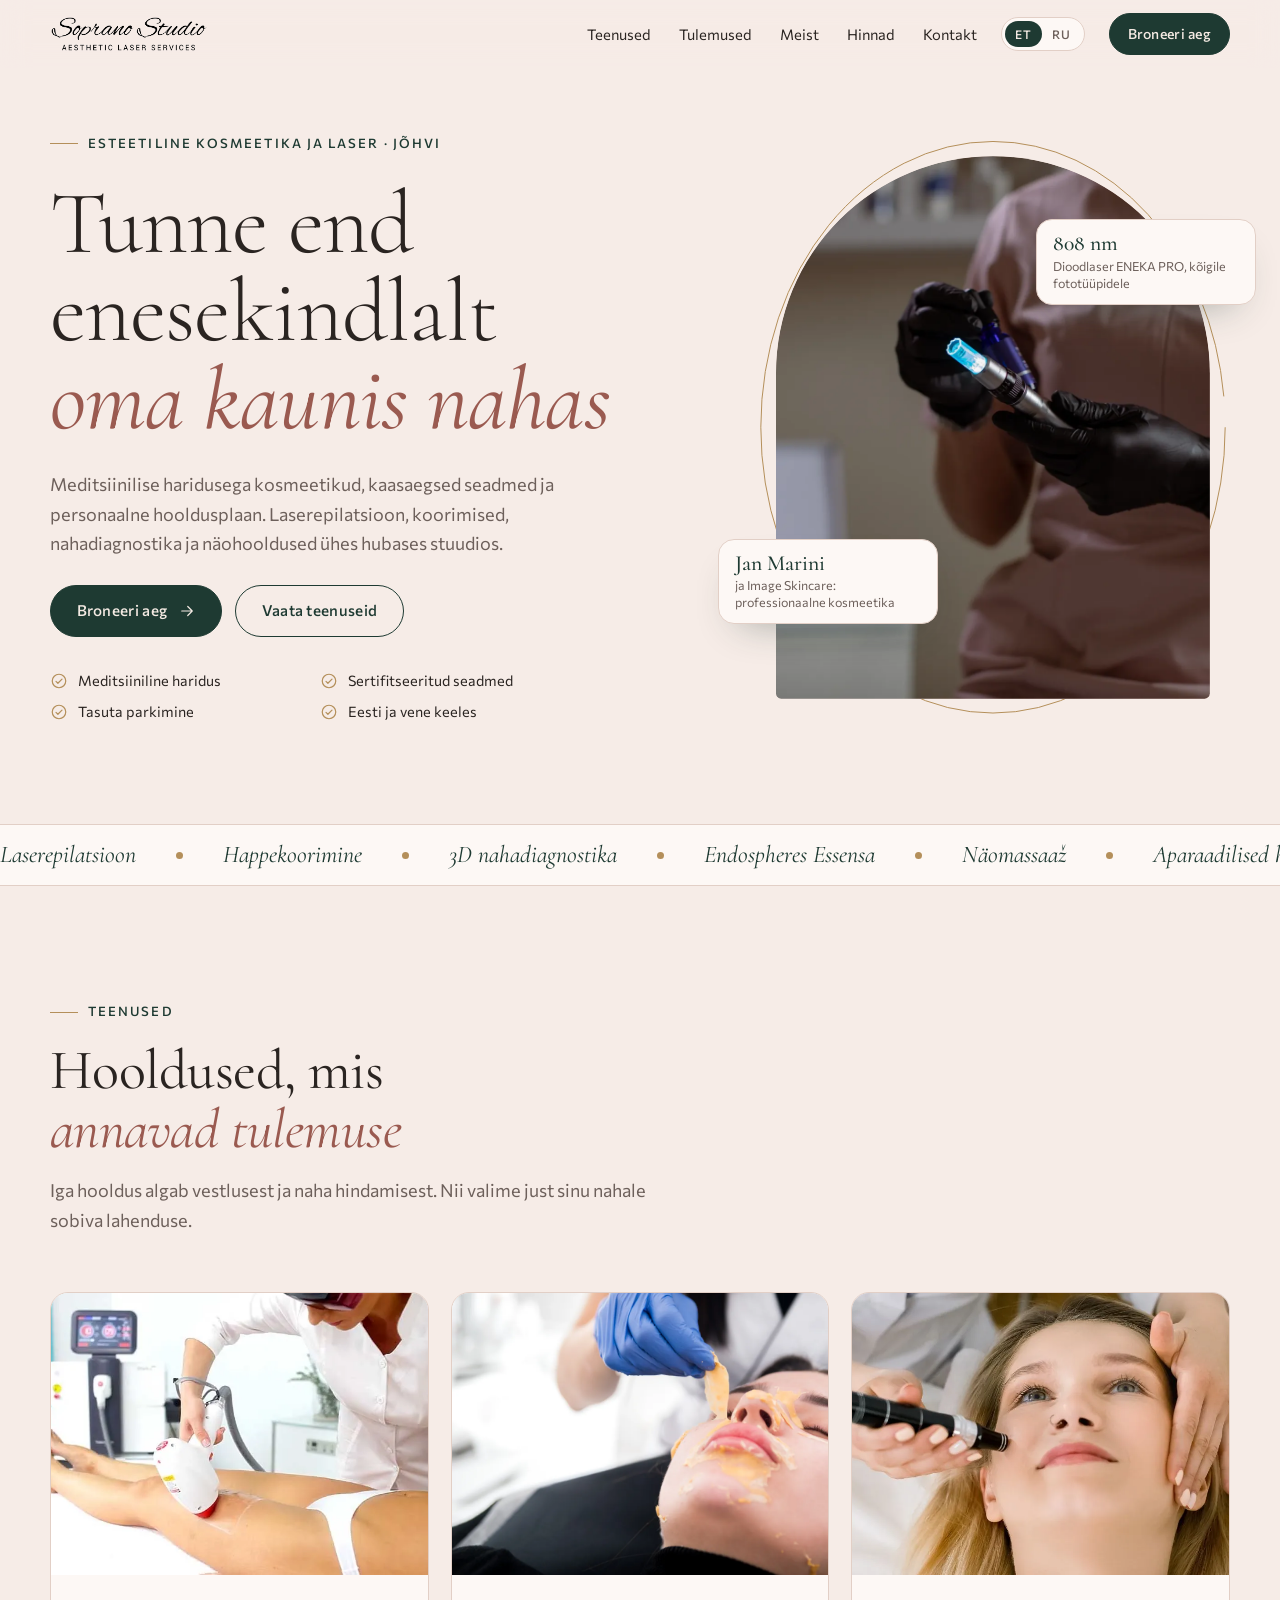
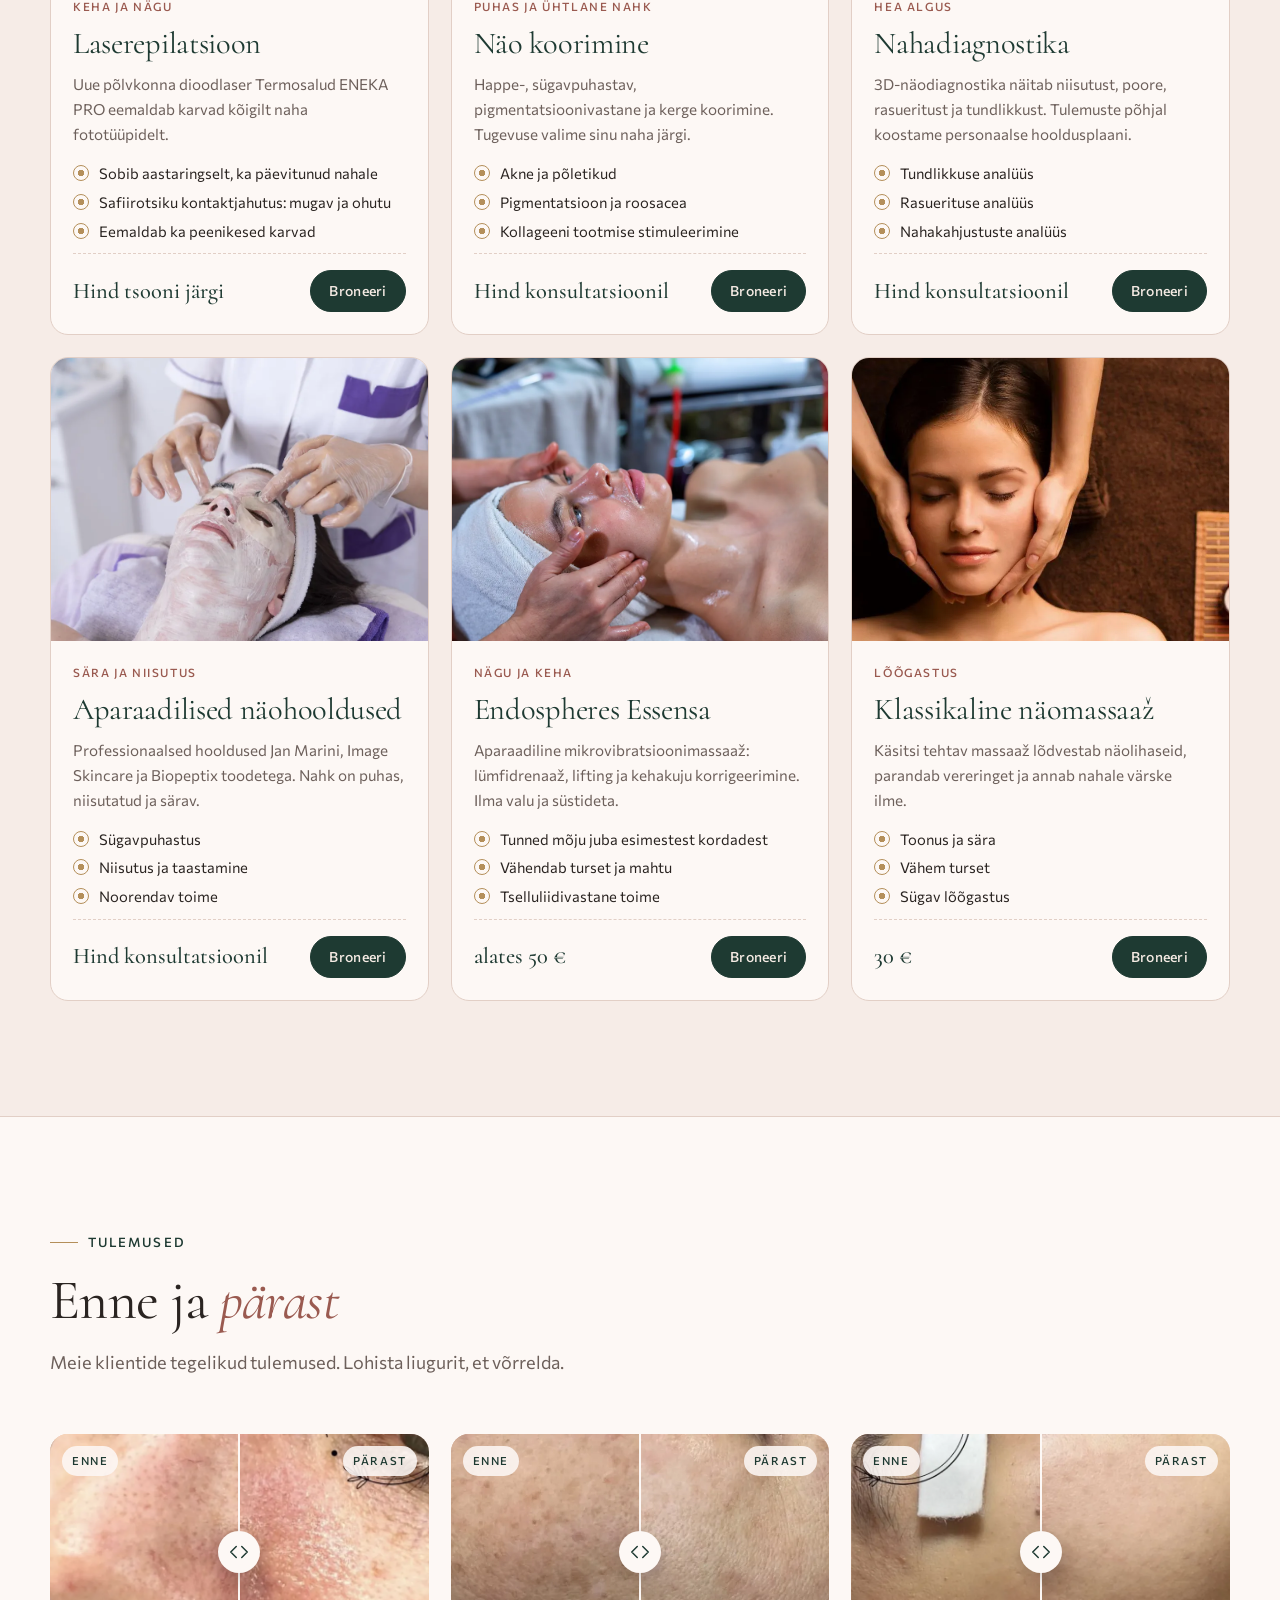
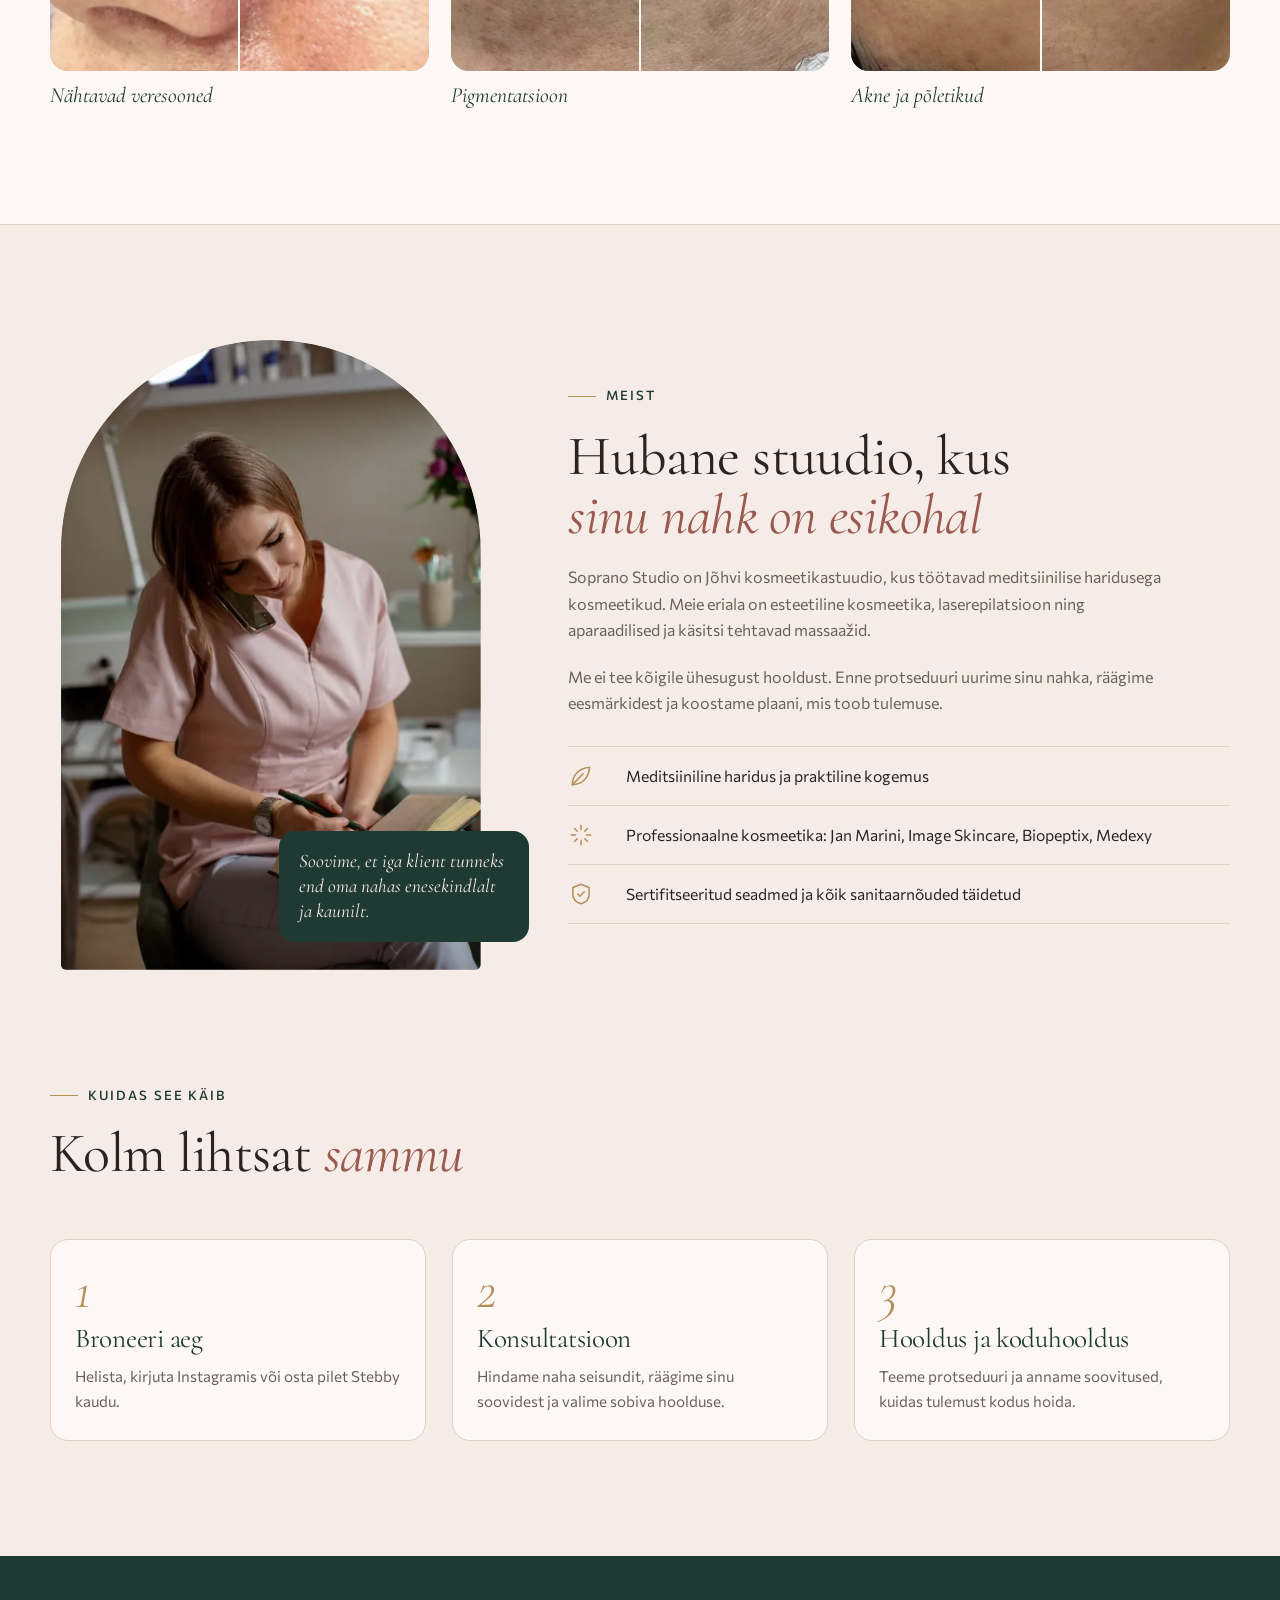
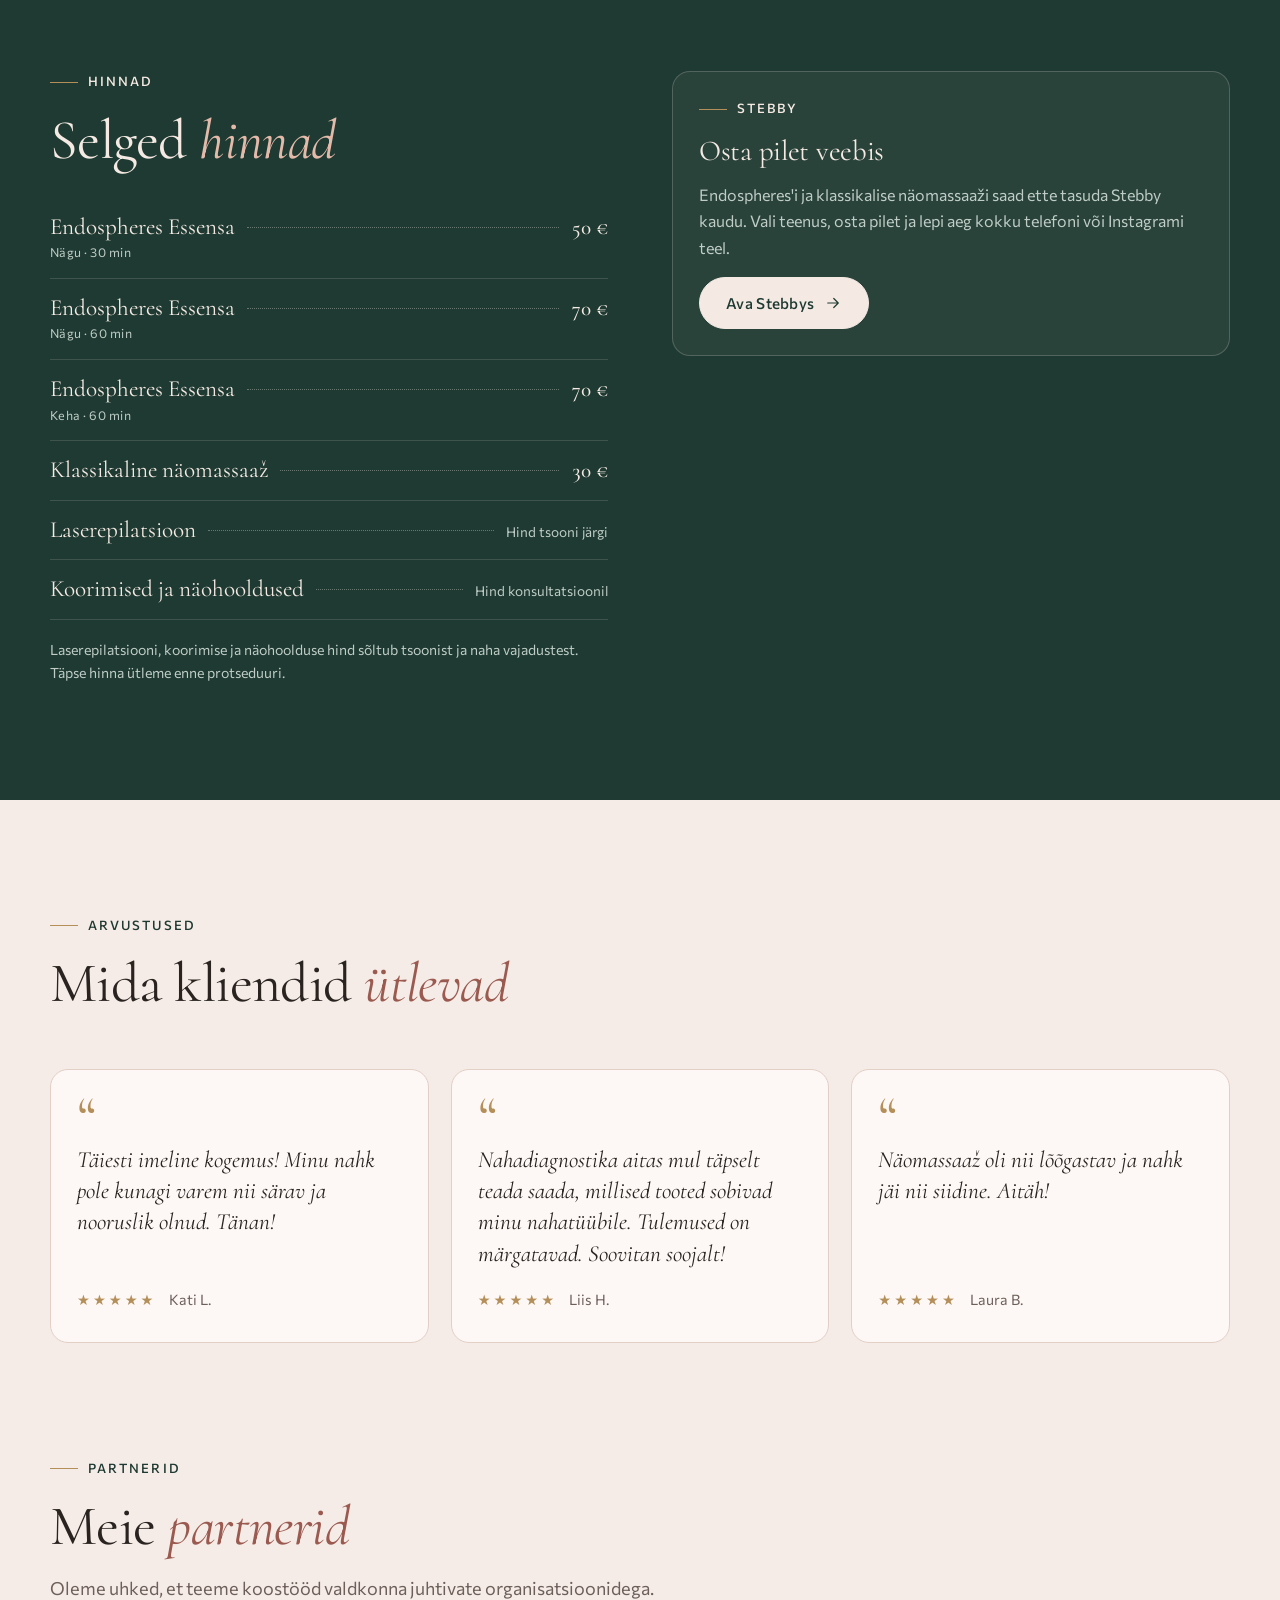
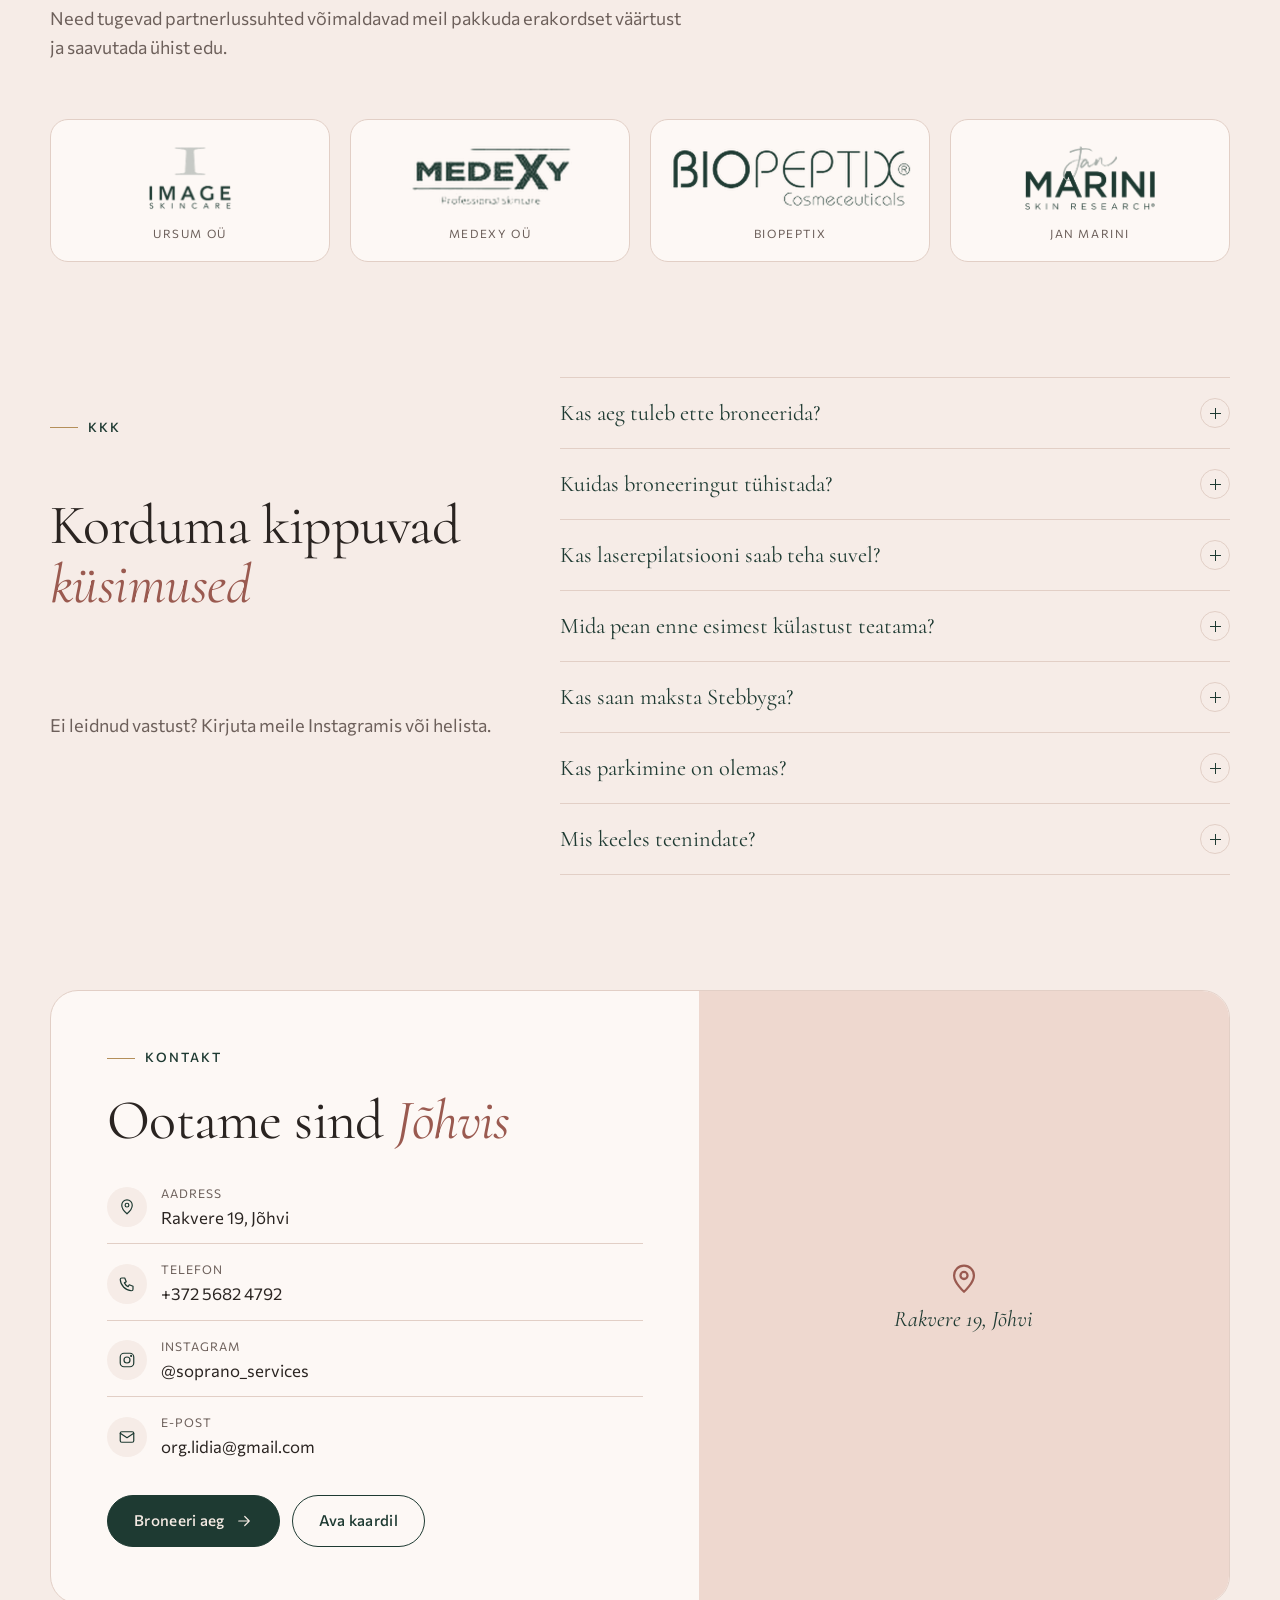
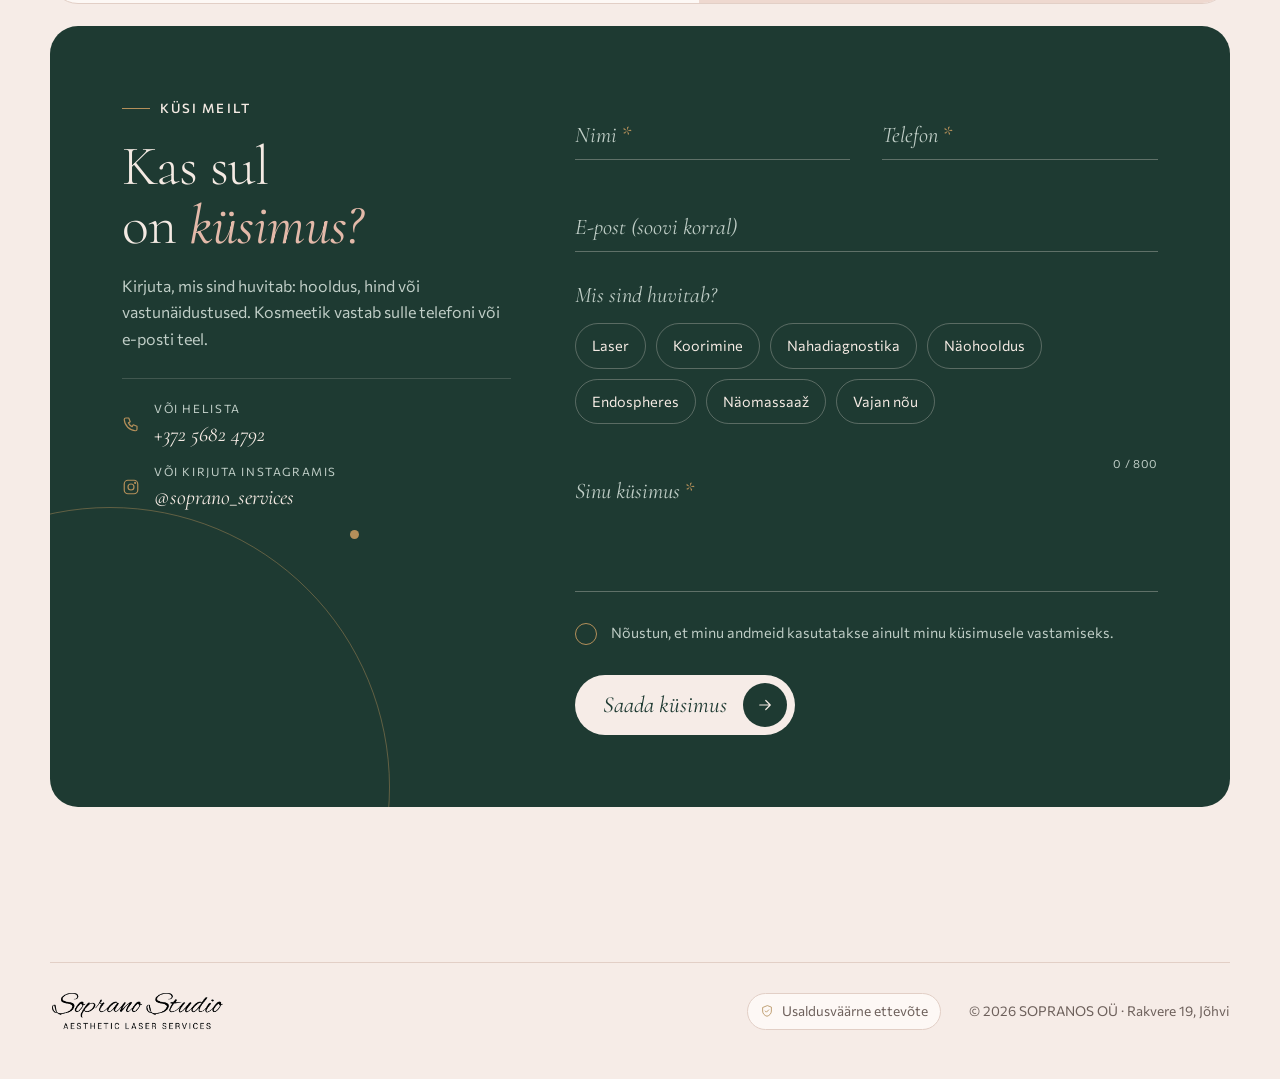
==== index.html @ 5f51c258 "Add partners section URSUM OÜ (Image Skincare), MEDEXY OÜ, Biopeptix and Jan Marini, as on the previ" ====
<!doctype html>
<html lang="et">
<head>
<meta charset="utf-8">
<meta name="viewport" content="width=device-width, initial-scale=1, viewport-fit=cover">
<title>Soprano Studio Jõhvi</title>
<meta name="description" content="Soprano Studio Jõhvis: laserepilatsioon, näo koorimine, nahadiagnostika, Endospheres ja näohooldused. Meditsiinilise haridusega kosmeetikud. Rakvere 19, Jõhvi.">
<meta property="og:title" content="Soprano Studio — kosmeetika ja laser Jõhvis">
<meta property="og:description" content="Laserepilatsioon, koorimised, nahadiagnostika ja näohooldused. Broneeri aeg: +372 5682 4792.">
<meta property="og:image" content="img/hero.webp">
<meta name="theme-color" content="#1E3A32">
<link rel="icon" href="img/favicon.png">
<link rel="preconnect" href="https://fonts.googleapis.com">
<link rel="preconnect" href="https://fonts.gstatic.com" crossorigin>
<link rel="stylesheet" href="https://fonts.googleapis.com/css2?family=Cormorant:ital,wght@0,300;0,400;0,500;1,300;1,400;1,500&family=Commissioner:wght@300;400;500;600&display=swap">
<style>
/* Layout: arches and the gold ring from the studio's own logo, on blush paper, with one deep-forest band for prices. */
:root {
  --blush: #F6ECE7;
  --paper: #FDF8F5;
  --petal: #EED8CF;
  --forest: #1E3A32;
  --forest-soft: #2C4F45;
  --gold: #B48F5A;
  --rose: #9A5A50;
  --ink: #2A2421;
  --muted: #6D605B;
  --line: #E2CFC6;
  --on-forest: #F4EAE3;
  --on-forest-muted: #BFCDC6;

  --font-display: "Cormorant", "Cormorant Garamond", Georgia, "Times New Roman", serif;
  --font-body: "Commissioner", "Segoe UI", system-ui, -apple-system, sans-serif;

  --step--1: 0.8125rem;
  --step-0: 1rem;
  --step-1: 1.125rem;
  --step-2: clamp(1.5rem, 1.2rem + 1.2vw, 2rem);
  --step-3: clamp(2.25rem, 1.6rem + 2.8vw, 3.5rem);
  --step-4: clamp(2.75rem, 1.6rem + 5.2vw, 5.6rem);

  --gutter: 16px;
  --radius: 18px;
  --header-h: 60px;
  color-scheme: light;
}
@media (min-width: 720px) { :root { --gutter: 32px; --header-h: 68px; } }

*, *::before, *::after { box-sizing: border-box; }
html { scroll-behavior: smooth; scroll-padding-top: calc(var(--header-h) + 12px); -webkit-text-size-adjust: 100%; }
body {
  margin: 0;
  background: var(--blush);
  color: var(--ink);
  font-family: var(--font-body);
  font-size: var(--step-0);
  font-weight: 400;
  line-height: 1.65;
  -webkit-font-smoothing: antialiased;
  overflow-x: hidden;
}
img { max-width: 100%; display: block; }
a { color: inherit; }
h1, h2, h3 { font-family: var(--font-display); font-weight: 400; line-height: 1.05; margin: 0; text-wrap: balance; letter-spacing: -0.01em; }
h1 em, h2 em { font-style: italic; color: var(--rose); font-weight: 400; }
p { margin: 0; }
:focus-visible { outline: 2px solid var(--rose); outline-offset: 3px; border-radius: 6px; }

.wrap { width: min(1180px, 100% - 2 * var(--gutter)); margin-inline: auto; }
.eyebrow {
  font-size: var(--step--1); font-weight: 500; letter-spacing: 0.16em; text-transform: uppercase;
  color: var(--forest); display: inline-flex; align-items: center; gap: 10px;
}
.eyebrow::before { content: ""; width: 28px; height: 1px; background: var(--gold); }
.section { padding-block: clamp(64px, 9vw, 120px); }
.section-head { display: grid; gap: 18px; max-width: 640px; margin-bottom: clamp(36px, 5vw, 56px); }
.section-head h2 { font-size: var(--step-3); }
.section-head p { color: var(--muted); font-size: var(--step-1); max-width: 56ch; }

/* Buttons */
.btn {
  --bg: var(--forest); --fg: var(--on-forest);
  display: inline-flex; align-items: center; justify-content: center; gap: 10px;
  min-height: 52px; padding: 0 26px; border-radius: 999px; border: 1px solid var(--bg);
  background: var(--bg); color: var(--fg); font: 500 0.95rem/1 var(--font-body); letter-spacing: 0.02em;
  text-decoration: none; cursor: pointer; transition: transform .2s ease, background .2s ease, color .2s ease, border-color .2s ease;
}
.btn:hover { --bg: var(--forest-soft); transform: translateY(-1px); }
.btn svg { width: 18px; height: 18px; flex: none; }
.btn-ghost { --bg: transparent; --fg: var(--forest); border-color: var(--forest); }
.btn-ghost:hover { --bg: var(--forest); --fg: var(--on-forest); }
.btn-small { min-height: 42px; padding: 0 18px; font-size: 0.875rem; }

/* Header */
/* Frosted glass lives on a pseudo-element, so the mobile menu inside the header can blur the page too */
.header {
  position: sticky; top: env(safe-area-inset-top, 0px); z-index: 40;
  border-bottom: 1px solid transparent; transition: border-color .3s ease;
}
.header::before, .mobile-nav {
  background: color-mix(in srgb, var(--blush) 86%, transparent);
  backdrop-filter: saturate(1.4) blur(14px); -webkit-backdrop-filter: saturate(1.4) blur(14px);
}
.header::before { content: ""; position: absolute; inset: 0; z-index: -1; }
.header.scrolled { border-bottom-color: var(--line); }
.header-row { height: var(--header-h); display: flex; align-items: center; gap: 12px; }
@media (min-width: 720px) { .header-row { gap: 24px; } }
.brand { display: flex; align-items: center; text-decoration: none; margin-right: auto; flex: none; }
.logo { height: 28px; width: auto; aspect-ratio: 583 / 133; }
@media (min-width: 720px) { .logo { height: 36px; } }
.nav { display: none; gap: 28px; }
.nav a { text-decoration: none; font-size: 0.92rem; color: var(--ink); position: relative; padding-block: 6px; }
.nav a::after { content: ""; position: absolute; left: 0; right: 0; bottom: 0; height: 1px; background: var(--gold); transform: scaleX(0); transition: transform .25s ease; transform-origin: left; }
.nav a:hover::after { transform: scaleX(1); }
.lang { flex: none; display: inline-flex; border: 1px solid var(--line); border-radius: 999px; padding: 3px; background: var(--paper); }
.lang button {
  border: 0; background: transparent; font: 500 0.75rem/1 var(--font-body); letter-spacing: 0.08em; color: var(--muted);
  padding: 7px 10px; border-radius: 999px; cursor: pointer;
}
.lang button[aria-pressed="true"] { background: var(--forest); color: var(--on-forest); }
.header .btn { display: none; }
.menu-btn { flex: none; display: inline-grid; place-items: center; width: 40px; height: 40px; border-radius: 50%; border: 1px solid var(--line); background: var(--paper); color: var(--forest); cursor: pointer; }
.menu-btn svg { width: 20px; height: 20px; }
.menu-btn .i-close, .menu-btn[aria-expanded="true"] .i-menu { display: none; }
.menu-btn[aria-expanded="true"] .i-close { display: block; }
/* Mobile menu drops over the page from under the header, so the page content never shifts */
.mobile-nav {
  position: absolute; top: 100%; left: 0; right: 0; width: auto; margin: 0; z-index: 1;
  display: grid; gap: 2px; padding: 10px var(--gutter) 22px; max-height: calc(100vh - var(--header-h)); overflow-y: auto;
  border-top: 1px solid var(--line); border-radius: 0 0 24px 24px;
  box-shadow: 0 24px 40px -24px rgba(30, 58, 50, .4);
}
.mobile-nav[hidden] { display: none; }
.mobile-nav a { text-decoration: none; font: 400 1.6rem/1.2 var(--font-display); padding: 11px 0; color: var(--forest); border-bottom: 1px solid var(--line); }
.mobile-nav a:last-child { border-bottom: 0; }
@media (prefers-reduced-motion: no-preference) {
  .mobile-nav:not([hidden]) { animation: drop .3s cubic-bezier(.2,.7,.2,1) both; }
}
@keyframes drop { from { opacity: 0; transform: translateY(-10px); } to { opacity: 1; transform: none; } }
@media (min-width: 980px) {
  .nav { display: flex; }
  .header .btn { display: inline-flex; }
  .menu-btn, .mobile-nav { display: none !important; }
}

/* Hero */
.hero { padding-block: clamp(28px, 5vw, 72px) clamp(56px, 8vw, 104px); }
.hero-grid { display: grid; gap: clamp(36px, 5vw, 64px); align-items: center; }
.hero-copy { display: grid; gap: 26px; min-width: 0; }
.hero h1 { font-size: var(--step-4); font-weight: 300; line-height: 0.98; }
.hero h1 em { display: block; }
.hero-lead { font-size: var(--step-1); color: var(--muted); max-width: 46ch; }
.hero-actions { display: flex; flex-wrap: wrap; gap: 12px; }
.trust { list-style: none; padding: 0; margin: 8px 0 0; display: grid; grid-template-columns: repeat(2, minmax(0, 1fr)); gap: 12px 20px; max-width: 520px; }
.trust li { display: flex; gap: 10px; align-items: flex-start; font-size: 0.9rem; color: var(--ink); line-height: 1.35; }
.trust svg { width: 18px; height: 18px; color: var(--gold); flex: none; margin-top: 1px; }

.hero-visual { position: relative; justify-self: center; width: min(100%, 470px); padding: 18px; }
.ring { position: absolute; inset: 0; width: 100%; height: 100%; color: var(--gold); pointer-events: none; overflow: visible; }
.arch { position: relative; aspect-ratio: 4 / 5; border-radius: 999px 999px 24px 24px; overflow: hidden; background: var(--petal); }
.arch img { width: 100%; height: 100%; object-fit: cover; object-position: 50% 30%; }
.float-chip {
  position: absolute; display: grid; gap: 2px; background: var(--paper); border: 1px solid var(--line);
  border-radius: 16px; padding: 12px 16px; box-shadow: 0 18px 40px -22px rgba(30, 58, 50, .45); max-width: 220px;
}
.float-chip strong { font: 500 1.35rem/1.1 var(--font-display); color: var(--forest); }
.float-chip span { font-size: 0.78rem; color: var(--muted); line-height: 1.35; }
.chip-a { left: -4px; bottom: 16%; }
.chip-b { right: -4px; top: 14%; }
@media (min-width: 900px) {
  .hero-grid { grid-template-columns: 1.15fr 0.85fr; }
  .chip-a { left: -40px; }
  .chip-b { right: -28px; }
}
@media (prefers-reduced-motion: no-preference) {
  .hero-copy > * { animation: rise .9s cubic-bezier(.2,.7,.2,1) both; }
  .hero-copy > *:nth-child(2) { animation-delay: .08s; }
  .hero-copy > *:nth-child(3) { animation-delay: .16s; }
  .hero-copy > *:nth-child(4) { animation-delay: .24s; }
  .hero-copy > *:nth-child(5) { animation-delay: .32s; }
  .arch { animation: unveil 1.2s cubic-bezier(.2,.7,.2,1) both; }
  .ring circle { stroke-dasharray: 1600; animation: draw 2.4s ease both .2s; }
  .float-chip { animation: rise 1s cubic-bezier(.2,.7,.2,1) both .5s; }
}
@keyframes rise { from { opacity: 0; transform: translateY(14px); } to { opacity: 1; transform: none; } }
@keyframes unveil { from { clip-path: inset(100% 0 0 0 round 999px 999px 24px 24px); } to { clip-path: inset(0 0 0 0 round 999px 999px 24px 24px); } }
@keyframes draw { from { stroke-dashoffset: 1600; } to { stroke-dashoffset: 0; } }

/* Marquee */
.marquee { border-block: 1px solid var(--line); background: var(--paper); overflow: hidden; }
.marquee-track { display: flex; width: max-content; gap: 40px; padding-block: 18px; }
.marquee-track span { font: italic 400 1.5rem/1 var(--font-display); color: var(--forest); white-space: nowrap; display: inline-flex; align-items: center; gap: 40px; }
.marquee-track span::after { content: ""; width: 7px; height: 7px; border-radius: 50%; background: var(--gold); }
@media (prefers-reduced-motion: no-preference) { .marquee-track { animation: slide 40s linear infinite; } }
@keyframes slide { to { transform: translateX(-50%); } }

/* Services */
.cards { display: grid; gap: 22px; grid-template-columns: 1fr; }
@media (min-width: 680px) { .cards { grid-template-columns: repeat(2, minmax(0, 1fr)); } }
@media (min-width: 1040px) { .cards { grid-template-columns: repeat(3, minmax(0, 1fr)); } }
.card {
  display: flex; flex-direction: column; background: var(--paper); border: 1px solid var(--line);
  border-radius: var(--radius); overflow: hidden; min-width: 0; transition: transform .3s ease, box-shadow .3s ease;
}
.card:hover { transform: translateY(-3px); box-shadow: 0 26px 50px -34px rgba(30, 58, 50, .5); }
.card-media { aspect-ratio: 4 / 3; overflow: hidden; background: var(--petal); }
.card-media img { width: 100%; height: 100%; object-fit: cover; transition: transform .8s ease; }
.card:hover .card-media img { transform: scale(1.04); }
.card-body { display: flex; flex-direction: column; gap: 12px; padding: 22px 22px 22px; flex: 1; }
.tag { font-size: 0.72rem; letter-spacing: 0.14em; text-transform: uppercase; color: var(--rose); font-weight: 500; }
.card h3 { font-size: 1.9rem; color: var(--forest); }
.card p { color: var(--muted); font-size: 0.95rem; }
.ticks { list-style: none; margin: 4px 0 0; padding: 0; display: grid; gap: 8px; }
.ticks li { display: flex; gap: 10px; font-size: 0.92rem; line-height: 1.4; }
.ticks li::before { content: ""; flex: none; width: 16px; height: 16px; margin-top: 2px; border-radius: 50%; border: 1px solid var(--gold);
  background: radial-gradient(circle, var(--gold) 0 3px, transparent 3.5px); }
.card-foot { margin-top: auto; padding-top: 16px; border-top: 1px dashed var(--line); display: flex; align-items: center; justify-content: space-between; gap: 12px; flex-wrap: wrap; }
.price { font: 500 1.4rem/1.1 var(--font-display); color: var(--forest); }
.price small { display: block; font: 400 0.72rem/1.3 var(--font-body); color: var(--muted); letter-spacing: 0.04em; }

/* Before / after */
.results { background: var(--paper); border-block: 1px solid var(--line); }
.ba-grid { display: grid; gap: 22px; grid-template-columns: 1fr; }
@media (min-width: 860px) { .ba-grid { grid-template-columns: repeat(3, minmax(0, 1fr)); } }
.ba { display: grid; gap: 12px; margin: 0; min-width: 0; }
.ba-frame { --pos: 50%; position: relative; aspect-ratio: 16 / 10; border-radius: var(--radius); overflow: hidden; background: var(--petal); user-select: none; touch-action: pan-y; }
.ba-frame img { position: absolute; inset: 0; width: 100%; height: 100%; object-fit: cover; pointer-events: none; }
.ba-frame .before { clip-path: inset(0 calc(100% - var(--pos)) 0 0); }
.ba-handle { position: absolute; top: 0; bottom: 0; left: var(--pos); width: 2px; background: var(--paper); transform: translateX(-1px); pointer-events: none; }
.ba-handle::after {
  content: ""; position: absolute; top: 50%; left: 50%; width: 42px; height: 42px; transform: translate(-50%, -50%);
  border-radius: 50%; background: var(--paper); box-shadow: 0 6px 18px rgba(0,0,0,.18);
  background-image: url("data:image/svg+xml,%3Csvg xmlns='http://www.w3.org/2000/svg' viewBox='0 0 24 24' fill='none' stroke='%231E3A32' stroke-width='1.6' stroke-linecap='round' stroke-linejoin='round'%3E%3Cpath d='M9 6l-6 6 6 6M15 6l6 6-6 6'/%3E%3C/svg%3E");
  background-size: 22px; background-repeat: no-repeat; background-position: center;
}
.ba-frame input { position: absolute; inset: 0; width: 100%; height: 100%; opacity: 0; cursor: ew-resize; margin: 0; }
.ba-frame:has(input:focus-visible) { outline: 2px solid var(--rose); outline-offset: 3px; }
.ba-label { position: absolute; top: 12px; font-size: 0.7rem; letter-spacing: 0.14em; text-transform: uppercase; font-weight: 500;
  padding: 6px 10px; border-radius: 999px; background: color-mix(in srgb, var(--paper) 88%, transparent); color: var(--forest); pointer-events: none; }
.ba-label.l { left: 12px; } .ba-label.r { right: 12px; }
.ba figcaption { font: italic 400 1.35rem/1.2 var(--font-display); color: var(--forest); }

/* About */
.about-grid { display: grid; gap: clamp(36px, 6vw, 80px); align-items: center; }
@media (min-width: 900px) { .about-grid { grid-template-columns: 0.8fr 1.2fr; } }
.about-visual { position: relative; width: min(100%, 420px); justify-self: center; }
.about-visual .arch { aspect-ratio: 2 / 3; }
.about-quote {
  position: absolute; right: -8px; bottom: 28px; max-width: 250px; background: var(--forest); color: var(--on-forest);
  padding: 18px 20px; border-radius: 16px; font: italic 400 1.2rem/1.3 var(--font-display);
}
@media (min-width: 900px) { .about-quote { right: -48px; } }
.about-copy { display: grid; gap: 20px; min-width: 0; }
.about-copy h2 { font-size: var(--step-3); }
.about-copy p { color: var(--muted); max-width: 60ch; }
.values { list-style: none; padding: 0; margin: 10px 0 0; display: grid; gap: 0; border-top: 1px solid var(--line); }
.values li { display: grid; grid-template-columns: 44px 1fr; gap: 14px; align-items: center; padding: 16px 0; border-bottom: 1px solid var(--line); font-size: 0.98rem; }
.values svg { width: 26px; height: 26px; color: var(--gold); }

/* Steps */
.steps { list-style: none; padding: 0; margin: 0; display: grid; gap: 18px; counter-reset: step; }
@media (min-width: 820px) { .steps { grid-template-columns: repeat(3, minmax(0, 1fr)); gap: 26px; } }
.steps li { counter-increment: step; display: grid; gap: 10px; padding: 26px 24px; border-radius: var(--radius); border: 1px solid var(--line); background: var(--paper); align-content: start; }
.steps li::before { content: counter(step); font: italic 300 3.4rem/0.9 var(--font-display); color: var(--gold); }
.steps h3 { font-size: 1.7rem; color: var(--forest); }
.steps p { color: var(--muted); font-size: 0.95rem; }

/* Prices band */
.prices { background: var(--forest); color: var(--on-forest); }
.prices .eyebrow { color: var(--on-forest); }
.prices .section-head p { color: var(--on-forest-muted); }
.prices h2 em { color: #E3B9A9; }
.price-grid { display: grid; gap: clamp(36px, 5vw, 64px); align-items: start; }
@media (min-width: 920px) { .price-grid { grid-template-columns: 1fr 1fr; } }
.price-list { list-style: none; margin: 0; padding: 0; display: grid; }
.price-list li { display: grid; grid-template-columns: minmax(0, auto) 1fr auto; align-items: baseline; gap: 12px; padding: 16px 0; border-bottom: 1px solid rgba(244, 234, 227, .14); }
.price-list .name { font: 400 1.45rem/1.15 var(--font-display); min-width: 0; }
.price-list .name small { display: block; font: 400 0.78rem/1.4 var(--font-body); color: var(--on-forest-muted); letter-spacing: 0.04em; margin-top: 4px; }
.price-list .dots { border-bottom: 1px dotted rgba(244, 234, 227, .35); transform: translateY(-6px); }
.price-list .val { font: 500 1.3rem/1 var(--font-display); white-space: nowrap; font-variant-numeric: tabular-nums; }
.price-list .val.soft { font: 400 0.85rem/1.3 var(--font-body); color: var(--on-forest-muted); }
.stebby { display: grid; gap: 16px; padding: 26px; border-radius: var(--radius); border: 1px solid rgba(244, 234, 227, .2); background: rgba(244, 234, 227, .05); }
.stebby h3 { font-size: 1.8rem; }
.stebby p { color: var(--on-forest-muted); }
.stebby .btn { --bg: var(--on-forest); --fg: var(--forest); justify-self: start; }
.stebby .btn:hover { --bg: #fff; }
.price-note { font-size: 0.88rem; color: var(--on-forest-muted); margin-top: 18px; max-width: 60ch; }

/* Reviews */
.reviews { display: grid; gap: 22px; grid-template-columns: 1fr; }
@media (min-width: 860px) { .reviews { grid-template-columns: repeat(3, minmax(0, 1fr)); } }
.review { margin: 0; display: grid; gap: 18px; align-content: space-between; padding: 30px 26px; border-radius: var(--radius); background: var(--paper); border: 1px solid var(--line); }
.review blockquote { margin: 0; font: italic 400 1.45rem/1.35 var(--font-display); color: var(--ink); }
.review blockquote::before { content: "“"; display: block; font: 400 3.6rem/0.6 var(--font-display); color: var(--gold); margin-bottom: 10px; }
.review figcaption { display: flex; align-items: center; gap: 12px; font-size: 0.9rem; color: var(--muted); }
.stars { color: var(--gold); letter-spacing: 3px; font-size: 0.9rem; }

/* Partners: one row of brand marks recoloured in forest ink */
.partners-grid { display: grid; grid-template-columns: repeat(2, minmax(0, 1fr)); gap: 14px; }
@media (min-width: 860px) { .partners-grid { grid-template-columns: repeat(4, minmax(0, 1fr)); gap: 20px; } }
.partner {
  display: grid; grid-template-rows: 1fr auto; gap: 14px; justify-items: center; align-items: center; min-width: 0;
  padding: 26px 18px 18px; border-radius: var(--radius); border: 1px solid var(--line); background: var(--paper);
  text-decoration: none; color: var(--muted); transition: border-color .25s ease, transform .25s ease;
}
a.partner:hover { border-color: var(--gold); transform: translateY(-2px); }
.partner img { height: 64px; width: auto; max-width: 100%; object-fit: contain; }
.partner span { font-size: 0.72rem; letter-spacing: 0.14em; text-transform: uppercase; text-align: center; }

/* FAQ */
.faq-grid { display: grid; gap: clamp(28px, 5vw, 64px); }
@media (min-width: 920px) { .faq-grid { grid-template-columns: 0.8fr 1.2fr; } }
.faq { border-top: 1px solid var(--line); }
.faq details { border-bottom: 1px solid var(--line); }
.faq summary {
  list-style: none; cursor: pointer; display: flex; justify-content: space-between; align-items: center; gap: 18px;
  padding: 20px 0; font: 400 1.4rem/1.25 var(--font-display); color: var(--forest);
}
.faq summary::-webkit-details-marker { display: none; }
.faq summary::after { content: ""; flex: none; width: 30px; height: 30px; border-radius: 50%; border: 1px solid var(--line);
  background: linear-gradient(var(--forest), var(--forest)) center / 11px 1px no-repeat, linear-gradient(var(--forest), var(--forest)) center / 1px 11px no-repeat;
  transition: transform .25s ease; }
.faq details[open] summary::after { transform: rotate(45deg); }
.faq details p { padding: 0 44px 22px 0; color: var(--muted); }

/* Contact */
.contact-card { display: grid; gap: 0; border-radius: 28px; overflow: hidden; background: var(--paper); border: 1px solid var(--line); }
@media (min-width: 900px) { .contact-card { grid-template-columns: 1.1fr 0.9fr; } }
.contact-main { padding: clamp(28px, 5vw, 56px); display: grid; gap: 22px; align-content: start; min-width: 0; }
.contact-main h2 { font-size: var(--step-3); }
.contact-list { list-style: none; padding: 0; margin: 0; display: grid; gap: 4px; }
.contact-list li { display: grid; grid-template-columns: 40px minmax(0, 1fr); gap: 14px; align-items: center; padding: 12px 0; border-bottom: 1px solid var(--line); }
.contact-list li:last-child { border-bottom: 0; }
.contact-list .ic { width: 40px; height: 40px; border-radius: 50%; display: grid; place-items: center; background: var(--blush); color: var(--forest); }
.contact-list .ic svg { width: 18px; height: 18px; }
.contact-list small { display: block; font-size: 0.75rem; letter-spacing: 0.08em; text-transform: uppercase; color: var(--muted); }
.contact-list a, .contact-list span.v { text-decoration: none; font-size: 1.05rem; color: var(--ink); overflow-wrap: anywhere; }
.contact-list a:hover { color: var(--rose); }
.contact-actions { display: flex; flex-wrap: wrap; gap: 12px; }
.contact-map { position: relative; min-height: 360px; background: var(--petal); }
.contact-map iframe { position: absolute; inset: 0; width: 100%; height: 100%; border: 0; }
.map-fallback { position: absolute; inset: 0; display: grid; place-content: center; justify-items: center; gap: 10px; text-decoration: none; color: var(--forest); font: italic 400 1.4rem/1.2 var(--font-display); }
.map-fallback svg { width: 34px; height: 34px; color: var(--rose); }

/* Question form: hairline fields with floating serif labels and service chips, on the forest band */
.ask { position: relative; overflow: hidden; margin-top: 22px; display: grid; gap: clamp(32px, 5vw, 72px); padding: clamp(32px, 6vw, 72px) clamp(22px, 6vw, 72px); border-radius: 28px; background: var(--forest); color: var(--on-forest); isolation: isolate; }
.ask::before { content: ""; position: absolute; z-index: -1; width: 560px; height: 560px; left: -220px; bottom: -260px; border-radius: 50%; border: 1px solid rgba(180, 143, 90, .45); }
.ask::after { content: ""; position: absolute; z-index: -1; width: 9px; height: 9px; left: 300px; bottom: 268px; border-radius: 50%; background: var(--gold); }
.ask::before, .ask::after { display: none; }
@media (min-width: 900px) { .ask { grid-template-columns: 0.8fr 1.2fr; } .ask::before, .ask::after { display: block; } }
.ask-intro { display: grid; gap: 18px; align-content: start; min-width: 0; }
.ask-intro .eyebrow { color: var(--on-forest); }
.ask-intro h2 { font-size: var(--step-3); font-weight: 300; }
.ask-intro h2 em { color: #E3B9A9; }
.ask-intro p { color: var(--on-forest-muted); max-width: 40ch; }
.ask-alt { list-style: none; padding: 20px 0 0; margin: 8px 0 0; display: grid; gap: 14px; border-top: 1px solid rgba(244, 234, 227, .16); }
.ask-alt small { display: block; font-size: 0.72rem; letter-spacing: 0.14em; text-transform: uppercase; color: var(--on-forest-muted); margin-bottom: 4px; }
.ask-alt li { display: flex; gap: 14px; align-items: center; }
.ask-alt svg { width: 18px; height: 18px; color: var(--gold); flex: none; }
.ask-alt a { color: var(--on-forest); text-decoration: none; font: italic 400 1.35rem/1.2 var(--font-display); }
.ask-alt a:hover { color: #E3B9A9; }

.ask-form { display: grid; gap: 30px 32px; grid-template-columns: 1fr; min-width: 0; align-content: start; }
@media (min-width: 600px) { .ask-form { grid-template-columns: 1fr 1fr; } .ask-form .wide { grid-column: 1 / -1; } }
.field { position: relative; min-width: 0; padding-top: 18px; }
.field input, .field textarea {
  width: 100%; display: block; font: 400 1.05rem/1.5 var(--font-body); color: var(--on-forest); background: transparent;
  border: 0; border-bottom: 1px solid rgba(244, 234, 227, .3); border-radius: 0; padding: 8px 0 10px; outline: none;
}
.field textarea { resize: none; min-height: 112px; }
.field label {
  position: absolute; left: 0; top: 24px; pointer-events: none; transform-origin: left top; white-space: nowrap;
  font: italic 400 1.4rem/1.2 var(--font-display); color: var(--on-forest-muted); transition: transform .25s ease, color .25s ease;
}
.field input:focus + label, .field input:not(:placeholder-shown) + label,
.field textarea:focus + label, .field textarea:not(:placeholder-shown) + label { transform: translateY(-26px) scale(.72); color: #E3B9A9; }
.field .line { position: absolute; left: 0; right: 0; bottom: 0; height: 1px; background: var(--gold); transform: scaleX(0); transform-origin: left; transition: transform .35s ease; }
.field input:focus ~ .line, .field textarea:focus ~ .line { transform: scaleX(1); }
.field.invalid input, .field.invalid textarea { border-bottom-color: #E3B9A9; }
.field.invalid label { color: #E3B9A9; }
.req { color: var(--gold); font-style: normal; }
.count { position: absolute; right: 0; top: 0; font-size: 0.72rem; letter-spacing: .06em; color: var(--on-forest-muted); font-variant-numeric: tabular-nums; }

.chips-field { border: 0; padding: 0; margin: 0; min-width: 0; }
.chips-field legend { padding: 0; margin-bottom: 14px; font: italic 400 1.4rem/1.2 var(--font-display); color: var(--on-forest-muted); }
.chips { display: flex; flex-wrap: wrap; gap: 10px; }
.chip { position: relative; }
.chip input { position: absolute; opacity: 0; inset: 0; margin: 0; cursor: pointer; }
.chip span { display: inline-flex; align-items: center; gap: 8px; padding: 10px 16px; border-radius: 999px; border: 1px solid rgba(244, 234, 227, .28); font-size: 0.9rem; color: var(--on-forest); transition: background .2s ease, color .2s ease, border-color .2s ease; }
.chip span::before { content: ""; width: 6px; height: 6px; border-radius: 50%; background: var(--gold); display: none; }
.chip:hover span { border-color: var(--gold); }
.chip input:checked + span { background: var(--blush); color: var(--forest); border-color: var(--blush); }
.chip input:checked + span::before { display: block; }
.chip input:focus-visible + span { outline: 2px solid #E3B9A9; outline-offset: 2px; }

.hp { position: absolute; left: -9999px; width: 1px; height: 1px; opacity: 0; }
.consent { position: relative; display: flex; gap: 14px; align-items: flex-start; font-size: 0.9rem; color: var(--on-forest-muted); cursor: pointer; line-height: 1.5; }
.consent input { position: absolute; opacity: 0; width: 22px; height: 22px; margin: 0; }
.consent .box { flex: none; width: 22px; height: 22px; border-radius: 50%; border: 1px solid var(--gold); display: grid; place-items: center; margin-top: 1px; transition: background .2s ease; }
.consent .box svg { width: 13px; height: 13px; color: var(--forest); opacity: 0; transform: scale(.5); transition: .2s ease; }
.consent input:checked + .box { background: var(--gold); }
.consent input:checked + .box svg { opacity: 1; transform: none; }
.consent input:focus-visible + .box { outline: 2px solid #E3B9A9; outline-offset: 3px; }
.consent.invalid { color: #E3B9A9; }
.consent.invalid .box { border-color: #E3B9A9; }

.form-foot { display: flex; flex-wrap: wrap; gap: 16px 24px; align-items: center; }
.send {
  display: inline-flex; align-items: center; gap: 16px; padding: 8px 8px 8px 28px; min-height: 60px; border-radius: 999px; border: 0; cursor: pointer;
  background: var(--blush); color: var(--forest); font: italic 400 1.45rem/1 var(--font-display); transition: background .2s ease;
}
.send .arr { width: 44px; height: 44px; border-radius: 50%; display: grid; place-items: center; background: var(--forest); color: var(--on-forest); transition: transform .3s ease; }
.send .arr svg { width: 18px; height: 18px; }
.send:hover { background: #fff; }
.send:hover .arr { transform: rotate(-45deg); }
.send[disabled] { opacity: .65; cursor: progress; }
.form-status { font-size: 0.92rem; color: var(--on-forest); min-width: 0; flex: 1 1 220px; }
.form-status.err { color: #E3B9A9; }
.form-done { display: grid; gap: 14px; align-content: center; justify-items: start; padding: clamp(28px, 4vw, 44px); border-radius: 22px; border: 1px solid rgba(180, 143, 90, .5); }
.form-done .seal { width: 56px; height: 56px; border-radius: 50%; border: 1px solid var(--gold); display: grid; place-items: center; color: var(--gold); }
.form-done .seal svg { width: 26px; height: 26px; }
.form-done h3 { font-size: 2.4rem; font-weight: 300; }
.form-done p { color: var(--on-forest-muted); max-width: 44ch; }

/* Footer */
.footer { padding-block: 40px 48px; font-size: 0.85rem; color: var(--muted); }
.footer-row { display: flex; flex-wrap: wrap; gap: 14px 28px; align-items: center; justify-content: space-between; border-top: 1px solid var(--line); padding-top: 28px; }
.footer .logo { height: 40px; }
.footer a { text-decoration: none; }
.footer a:hover { color: var(--rose); }
.badge { display: inline-flex; align-items: center; gap: 8px; padding: 6px 12px; border: 1px solid var(--line); border-radius: 999px; background: var(--paper); }
.badge svg { width: 14px; height: 14px; color: var(--gold); }

/* Mobile booking bar */
.mbar {
  position: fixed; left: 0; right: 0; bottom: 0; z-index: 45; display: flex; gap: 10px; align-items: center;
  padding: 10px var(--gutter) calc(10px + env(safe-area-inset-bottom, 0px));
  background: color-mix(in srgb, var(--paper) 92%, transparent); backdrop-filter: blur(14px); -webkit-backdrop-filter: blur(14px);
  border-top: 1px solid var(--line); transform: translateY(110%); transition: transform .35s ease;
}
.mbar.show { transform: none; }
.mbar .btn { flex: 1; }
.mbar .round { width: 52px; height: 52px; flex: none; border-radius: 50%; display: grid; place-items: center; border: 1px solid var(--forest); color: var(--forest); text-decoration: none; background: transparent; }
.mbar .round svg { width: 20px; height: 20px; }
@media (min-width: 980px) { .mbar { display: none; } }
@media (max-width: 979px) { .footer { padding-bottom: 110px; } }

/* Booking dialog */
.sheet {
  border: 0; padding: 0; margin: auto auto 0; width: 100%; max-width: 100%; max-height: 92vh; border-radius: 26px 26px 0 0;
  background: var(--paper); color: var(--ink); box-shadow: 0 -20px 60px rgba(30, 58, 50, .25);
}
.sheet::backdrop { background: rgba(30, 40, 36, .45); backdrop-filter: blur(3px); }
@media (min-width: 640px) { .sheet { margin: auto; max-width: 480px; border-radius: 26px; } }
@media (prefers-reduced-motion: no-preference) { .sheet[open] { animation: rise .35s ease both; } }
.sheet-inner { padding: 26px 22px calc(22px + env(safe-area-inset-bottom, 0px)); display: grid; gap: 18px; }
.sheet-top { display: flex; justify-content: space-between; align-items: start; gap: 12px; }
.sheet h2 { font-size: 2.2rem; color: var(--forest); }
.sheet-service { font-size: 0.85rem; color: var(--rose); margin-top: 6px; }
.sheet-service[hidden] { display: none; }
.x { width: 40px; height: 40px; flex: none; border-radius: 50%; border: 1px solid var(--line); background: transparent; cursor: pointer; display: grid; place-items: center; color: var(--forest); }
.x svg { width: 18px; height: 18px; }
.opts { display: grid; gap: 10px; }
.opt { display: grid; grid-template-columns: 46px minmax(0, 1fr) auto; gap: 14px; align-items: center; padding: 14px; border-radius: 16px; border: 1px solid var(--line); text-decoration: none; color: var(--ink); background: var(--blush); transition: border-color .2s ease, background .2s ease; }
.opt:hover { border-color: var(--gold); background: var(--paper); }
.opt .ic { width: 46px; height: 46px; border-radius: 50%; display: grid; place-items: center; background: var(--forest); color: var(--on-forest); }
.opt .ic svg { width: 20px; height: 20px; }
.opt strong { display: block; font-weight: 500; }
.opt span.d { display: block; font-size: 0.85rem; color: var(--muted); overflow-wrap: anywhere; }
.opt .go { width: 18px; height: 18px; color: var(--muted); }
.copy { border: 1px solid var(--line); background: var(--paper); color: var(--forest); border-radius: 999px; padding: 8px 12px; font: 500 0.75rem/1 var(--font-body); cursor: pointer; }
.sheet-note { font-size: 0.82rem; color: var(--muted); text-align: center; }
</style>
</head>
<body>

<svg width="0" height="0" style="position:absolute" aria-hidden="true">
  <symbol id="i-phone" viewBox="0 0 24 24" fill="none" stroke="currentColor" stroke-width="1.6" stroke-linecap="round" stroke-linejoin="round"><path d="M5 4h4l2 5-2.5 1.5a11 11 0 0 0 5 5L15 13l5 2v4a2 2 0 0 1-2 2A16 16 0 0 1 3 6a2 2 0 0 1 2-2"/></symbol>
  <symbol id="i-insta" viewBox="0 0 24 24" fill="none" stroke="currentColor" stroke-width="1.6" stroke-linecap="round" stroke-linejoin="round"><rect x="3" y="3" width="18" height="18" rx="5"/><circle cx="12" cy="12" r="4"/><circle cx="17.5" cy="6.5" r=".6" fill="currentColor"/></symbol>
  <symbol id="i-mail" viewBox="0 0 24 24" fill="none" stroke="currentColor" stroke-width="1.6" stroke-linecap="round" stroke-linejoin="round"><rect x="3" y="5" width="18" height="14" rx="2"/><path d="m3 7 9 6 9-6"/></symbol>
  <symbol id="i-pin" viewBox="0 0 24 24" fill="none" stroke="currentColor" stroke-width="1.6" stroke-linecap="round" stroke-linejoin="round"><path d="M12 21s-7-6.2-7-11.5A7 7 0 0 1 19 9.5C19 14.8 12 21 12 21z"/><circle cx="12" cy="9.5" r="2.5"/></symbol>
  <symbol id="i-ticket" viewBox="0 0 24 24" fill="none" stroke="currentColor" stroke-width="1.6" stroke-linecap="round" stroke-linejoin="round"><path d="M3 8a2 2 0 0 0 2-2h14a2 2 0 0 0 2 2v2a2 2 0 0 0 0 4v2a2 2 0 0 0-2 2H5a2 2 0 0 0-2-2v-2a2 2 0 0 0 0-4z"/><path d="M14 6v12" stroke-dasharray="2 2"/></symbol>
  <symbol id="i-arrow" viewBox="0 0 24 24" fill="none" stroke="currentColor" stroke-width="1.6" stroke-linecap="round" stroke-linejoin="round"><path d="M5 12h14M13 6l6 6-6 6"/></symbol>
  <symbol id="i-check" viewBox="0 0 24 24" fill="none" stroke="currentColor" stroke-width="1.6" stroke-linecap="round" stroke-linejoin="round"><circle cx="12" cy="12" r="9"/><path d="m8 12.5 2.5 2.5L16 9.5"/></symbol>
  <symbol id="i-leaf" viewBox="0 0 24 24" fill="none" stroke="currentColor" stroke-width="1.4" stroke-linecap="round" stroke-linejoin="round"><path d="M4 20C4 11 10 5 20 4c-1 10-7 16-16 16z"/><path d="M4 20 14 10"/></symbol>
  <symbol id="i-shield" viewBox="0 0 24 24" fill="none" stroke="currentColor" stroke-width="1.4" stroke-linecap="round" stroke-linejoin="round"><path d="M12 3 4.5 6v6c0 4.5 3.2 7.8 7.5 9 4.3-1.2 7.5-4.5 7.5-9V6z"/><path d="m9 12 2 2 4-4"/></symbol>
  <symbol id="i-spark" viewBox="0 0 24 24" fill="none" stroke="currentColor" stroke-width="1.4" stroke-linecap="round" stroke-linejoin="round"><path d="M12 3v4M12 17v4M3 12h4M17 12h4M6 6l2.5 2.5M15.5 15.5 18 18M18 6l-2.5 2.5M8.5 15.5 6 18"/></symbol>
  <symbol id="i-menu" viewBox="0 0 24 24" fill="none" stroke="currentColor" stroke-width="1.6" stroke-linecap="round"><path d="M4 8h16M4 16h16"/></symbol>
  <symbol id="i-close" viewBox="0 0 24 24" fill="none" stroke="currentColor" stroke-width="1.6" stroke-linecap="round"><path d="M6 6l12 12M18 6 6 18"/></symbol>
</svg>

<header class="header" id="top">
  <div class="wrap header-row">
    <a class="brand" href="#top" aria-label="Soprano Studio">
      <img class="logo" src="img/logo-text.png" alt="Soprano Studio · Aesthetic Laser Services" width="583" height="133">
    </a>
    <nav class="nav" aria-label="Menüü">
      <a href="#teenused" data-i18n="nav.services">Teenused</a>
      <a href="#tulemused" data-i18n="nav.results">Tulemused</a>
      <a href="#meist" data-i18n="nav.about">Meist</a>
      <a href="#hinnad" data-i18n="nav.prices">Hinnad</a>
      <a href="#kontakt" data-i18n="nav.contact">Kontakt</a>
    </nav>
    <div class="lang" role="group" aria-label="Keel / Язык">
      <button type="button" data-lang="et" aria-pressed="true">ET</button>
      <button type="button" data-lang="ru" aria-pressed="false">RU</button>
    </div>
    <button class="btn btn-small" type="button" data-book data-i18n="cta.book">Broneeri aeg</button>
    <button class="menu-btn" type="button" aria-expanded="false" aria-controls="mobile-nav" aria-label="Menüü"><svg class="i-menu"><use href="#i-menu"/></svg><svg class="i-close"><use href="#i-close"/></svg></button>
  </div>
  <nav class="wrap mobile-nav" id="mobile-nav" hidden>
    <a href="#teenused" data-i18n="nav.services">Teenused</a>
    <a href="#tulemused" data-i18n="nav.results">Tulemused</a>
    <a href="#meist" data-i18n="nav.about">Meist</a>
    <a href="#hinnad" data-i18n="nav.prices">Hinnad</a>
    <a href="#kkk" data-i18n="nav.faq">KKK</a>
    <a href="#kontakt" data-i18n="nav.contact">Kontakt</a>
  </nav>
</header>

<main>
  <section class="hero">
    <div class="wrap hero-grid">
      <div class="hero-copy">
        <span class="eyebrow" data-i18n="hero.eyebrow">Esteetiline kosmeetika ja laser · Jõhvi</span>
        <h1 data-i18n-html="hero.title">Tunne end enesekindlalt <em>oma kaunis nahas</em></h1>
        <p class="hero-lead" data-i18n="hero.lead">Meditsiinilise haridusega kosmeetikud, kaasaegsed seadmed ja personaalne hooldusplaan. Laserepilatsioon, koorimised, nahadiagnostika ja näohooldused ühes hubases stuudios.</p>
        <div class="hero-actions">
          <button class="btn" type="button" data-book><span data-i18n="cta.book">Broneeri aeg</span><svg><use href="#i-arrow"/></svg></button>
          <a class="btn btn-ghost" href="#teenused" data-i18n="cta.services">Vaata teenuseid</a>
        </div>
        <ul class="trust">
          <li><svg><use href="#i-check"/></svg><span data-i18n="trust.1">Meditsiiniline haridus</span></li>
          <li><svg><use href="#i-check"/></svg><span data-i18n="trust.2">Sertifitseeritud seadmed</span></li>
          <li><svg><use href="#i-check"/></svg><span data-i18n="trust.3">Tasuta parkimine</span></li>
          <li><svg><use href="#i-check"/></svg><span data-i18n="trust.4">Eesti ja vene keeles</span></li>
        </ul>
      </div>
      <div class="hero-visual">
        <svg class="ring" viewBox="0 0 100 100" preserveAspectRatio="none" aria-hidden="true">
          <circle cx="50" cy="50" r="49.4" fill="none" stroke="currentColor" stroke-width=".25" vector-effect="non-scaling-stroke" style="stroke-width:1px"/>
          <circle cx="93" cy="26" r="1.1" fill="currentColor"/>
          <circle cx="6" cy="76" r="1.1" fill="currentColor"/>
        </svg>
        <div class="arch"><img src="img/hero.webp" alt="Kosmeetik Soprano Studios hoolduseks valmistumas" width="1000" height="1191" fetchpriority="high"></div>
        <div class="float-chip chip-b"><strong>808 nm</strong><span data-i18n="chip.laser">Dioodlaser ENEKA PRO, kõigile fototüüpidele</span></div>
        <div class="float-chip chip-a"><strong>Jan Marini</strong><span data-i18n="chip.brands">ja Image Skincare: professionaalne kosmeetika</span></div>
      </div>
    </div>
  </section>

  <div class="marquee" aria-hidden="true">
    <div class="marquee-track">
      <span data-i18n="mq.1">Laserepilatsioon</span><span data-i18n="mq.2">Happekoorimine</span><span data-i18n="mq.3">3D nahadiagnostika</span><span data-i18n="mq.4">Endospheres Essensa</span><span data-i18n="mq.5">Näomassaaž</span><span data-i18n="mq.6">Aparaadilised hooldused</span>
      <span data-i18n="mq.1">Laserepilatsioon</span><span data-i18n="mq.2">Happekoorimine</span><span data-i18n="mq.3">3D nahadiagnostika</span><span data-i18n="mq.4">Endospheres Essensa</span><span data-i18n="mq.5">Näomassaaž</span><span data-i18n="mq.6">Aparaadilised hooldused</span>
    </div>
  </div>

  <section class="section" id="teenused">
    <div class="wrap">
      <div class="section-head">
        <span class="eyebrow" data-i18n="nav.services">Teenused</span>
        <h2 data-i18n-html="svc.title">Hooldused, mis <em>annavad tulemuse</em></h2>
        <p data-i18n="svc.lead">Iga hooldus algab vestlusest ja naha hindamisest. Nii valime just sinu nahale sobiva lahenduse.</p>
      </div>
      <div class="cards">
        <article class="card">
          <div class="card-media"><img src="img/laser.webp" alt="Laserepilatsioon jalal" loading="lazy" width="800" height="465"></div>
          <div class="card-body">
            <span class="tag" data-i18n="c1.tag">Keha ja nägu</span>
            <h3 data-i18n="c1.t">Laserepilatsioon</h3>
            <p data-i18n="c1.p">Uue põlvkonna dioodlaser Termosalud ENEKA PRO eemaldab karvad kõigilt naha fototüüpidelt.</p>
            <ul class="ticks">
              <li data-i18n="c1.b1">Sobib aastaringselt, ka päevitunud nahale</li>
              <li data-i18n="c1.b2">Safiirotsiku kontaktjahutus: mugav ja ohutu</li>
              <li data-i18n="c1.b3">Eemaldab ka peenikesed karvad</li>
            </ul>
            <div class="card-foot">
              <span class="price" data-i18n="price.zone">Hind tsooni järgi</span>
              <button class="btn btn-small" type="button" data-book data-i18n="cta.short">Broneeri</button>
            </div>
          </div>
        </article>
        <article class="card">
          <div class="card-media"><img src="img/peel.webp" alt="Näo koorimine" loading="lazy" width="960" height="800"></div>
          <div class="card-body">
            <span class="tag" data-i18n="c2.tag">Puhas ja ühtlane nahk</span>
            <h3 data-i18n="c2.t">Näo koorimine</h3>
            <p data-i18n="c2.p">Happe-, sügavpuhastav, pigmentatsioonivastane ja kerge koorimine. Tugevuse valime sinu naha järgi.</p>
            <ul class="ticks">
              <li data-i18n="c2.b1">Akne ja põletikud</li>
              <li data-i18n="c2.b2">Pigmentatsioon ja roosacea</li>
              <li data-i18n="c2.b3">Kollageeni tootmise stimuleerimine</li>
            </ul>
            <div class="card-foot">
              <span class="price" data-i18n="price.consult">Hind konsultatsioonil</span>
              <button class="btn btn-small" type="button" data-book data-i18n="cta.short">Broneeri</button>
            </div>
          </div>
        </article>
        <article class="card">
          <div class="card-media"><img src="img/diagnostics.webp" alt="Nahadiagnostika seadmega" loading="lazy" width="800" height="560"></div>
          <div class="card-body">
            <span class="tag" data-i18n="c3.tag">Hea algus</span>
            <h3 data-i18n="c3.t">Nahadiagnostika</h3>
            <p data-i18n="c3.p">3D-näodiagnostika näitab niisutust, poore, rasueritust ja tundlikkust. Tulemuste põhjal koostame personaalse hooldusplaani.</p>
            <ul class="ticks">
              <li data-i18n="c3.b1">Tundlikkuse analüüs</li>
              <li data-i18n="c3.b2">Rasuerituse analüüs</li>
              <li data-i18n="c3.b3">Nahakahjustuste analüüs</li>
            </ul>
            <div class="card-foot">
              <span class="price" data-i18n="price.consult">Hind konsultatsioonil</span>
              <button class="btn btn-small" type="button" data-book data-i18n="cta.short">Broneeri</button>
            </div>
          </div>
        </article>
        <article class="card">
          <div class="card-media"><img src="img/facial.webp" alt="Aparaadiline näohooldus maskiga" loading="lazy" width="911" height="800"></div>
          <div class="card-body">
            <span class="tag" data-i18n="c4.tag">Sära ja niisutus</span>
            <h3 data-i18n="c4.t">Aparaadilised näohooldused</h3>
            <p data-i18n="c4.p">Professionaalsed hooldused Jan Marini, Image Skincare ja Biopeptix toodetega. Nahk on puhas, niisutatud ja särav.</p>
            <ul class="ticks">
              <li data-i18n="c4.b1">Sügavpuhastus</li>
              <li data-i18n="c4.b2">Niisutus ja taastamine</li>
              <li data-i18n="c4.b3">Noorendav toime</li>
            </ul>
            <div class="card-foot">
              <span class="price" data-i18n="price.consult">Hind konsultatsioonil</span>
              <button class="btn btn-small" type="button" data-book data-i18n="cta.short">Broneeri</button>
            </div>
          </div>
        </article>
        <article class="card">
          <div class="card-media"><img src="img/endospheres.webp" alt="Näo ja kaela massaaž" loading="lazy" width="960" height="800"></div>
          <div class="card-body">
            <span class="tag" data-i18n="c5.tag">Nägu ja keha</span>
            <h3>Endospheres Essensa</h3>
            <p data-i18n="c5.p">Aparaadiline mikrovibratsioonimassaaž: lümfidrenaaž, lifting ja kehakuju korrigeerimine. Ilma valu ja süstideta.</p>
            <ul class="ticks">
              <li data-i18n="c5.b1">Tunned mõju juba esimestest kordadest</li>
              <li data-i18n="c5.b2">Vähendab turset ja mahtu</li>
              <li data-i18n="c5.b3">Tselluliidivastane toime</li>
            </ul>
            <div class="card-foot">
              <span class="price"><span data-i18n="price.from">alates</span> 50 €</span>
              <button class="btn btn-small" type="button" data-book data-i18n="cta.short">Broneeri</button>
            </div>
          </div>
        </article>
        <article class="card">
          <div class="card-media"><img src="img/massage.webp" alt="Klassikaline näomassaaž" loading="lazy" width="800" height="560"></div>
          <div class="card-body">
            <span class="tag" data-i18n="c6.tag">Lõõgastus</span>
            <h3 data-i18n="c6.t">Klassikaline näomassaaž</h3>
            <p data-i18n="c6.p">Käsitsi tehtav massaaž lõdvestab näolihaseid, parandab vereringet ja annab nahale värske ilme.</p>
            <ul class="ticks">
              <li data-i18n="c6.b1">Toonus ja sära</li>
              <li data-i18n="c6.b2">Vähem turset</li>
              <li data-i18n="c6.b3">Sügav lõõgastus</li>
            </ul>
            <div class="card-foot">
              <span class="price">30 €</span>
              <button class="btn btn-small" type="button" data-book data-i18n="cta.short">Broneeri</button>
            </div>
          </div>
        </article>
      </div>
    </div>
  </section>

  <section class="section results" id="tulemused">
    <div class="wrap">
      <div class="section-head">
        <span class="eyebrow" data-i18n="nav.results">Tulemused</span>
        <h2 data-i18n-html="res.title">Enne ja <em>pärast</em></h2>
        <p data-i18n="res.lead">Meie klientide tegelikud tulemused. Lohista liugurit, et võrrelda.</p>
      </div>
      <div class="ba-grid">
        <figure class="ba">
          <div class="ba-frame">
            <img src="img/ba1-after.webp" alt="Pärast" loading="lazy" width="1000" height="489">
            <img class="before" src="img/ba1-before.webp" alt="Enne" loading="lazy" width="1000" height="489">
            <span class="ba-label l" data-i18n="res.before">Enne</span><span class="ba-label r" data-i18n="res.after">Pärast</span>
            <span class="ba-handle"></span>
            <input type="range" id="ba1" min="0" max="100" value="50" aria-label="Enne / pärast">
          </div>
          <figcaption data-i18n="res.1">Nähtavad veresooned</figcaption>
        </figure>
        <figure class="ba">
          <div class="ba-frame">
            <img src="img/ba2-after.webp" alt="Pärast" loading="lazy" width="1000" height="403">
            <img class="before" src="img/ba2-before.webp" alt="Enne" loading="lazy" width="1000" height="403">
            <span class="ba-label l" data-i18n="res.before">Enne</span><span class="ba-label r" data-i18n="res.after">Pärast</span>
            <span class="ba-handle"></span>
            <input type="range" id="ba2" min="0" max="100" value="50" aria-label="Enne / pärast">
          </div>
          <figcaption data-i18n="res.2">Pigmentatsioon</figcaption>
        </figure>
        <figure class="ba">
          <div class="ba-frame">
            <img src="img/ba3-after.webp" alt="Pärast" loading="lazy" width="1000" height="519">
            <img class="before" src="img/ba3-before.webp" alt="Enne" loading="lazy" width="1000" height="519">
            <span class="ba-label l" data-i18n="res.before">Enne</span><span class="ba-label r" data-i18n="res.after">Pärast</span>
            <span class="ba-handle"></span>
            <input type="range" id="ba3" min="0" max="100" value="50" aria-label="Enne / pärast">
          </div>
          <figcaption data-i18n="res.3">Akne ja põletikud</figcaption>
        </figure>
      </div>
    </div>
  </section>

  <section class="section" id="meist">
    <div class="wrap about-grid">
      <div class="about-visual">
        <div class="arch"><img src="img/about.webp" alt="Soprano Studio kosmeetik" loading="lazy" width="533" height="800"></div>
        <p class="about-quote" data-i18n="about.quote">Soovime, et iga klient tunneks end oma nahas enesekindlalt ja kaunilt.</p>
      </div>
      <div class="about-copy">
        <span class="eyebrow" data-i18n="nav.about">Meist</span>
        <h2 data-i18n-html="about.title">Hubane stuudio, kus <em>sinu nahk on esikohal</em></h2>
        <p data-i18n="about.p1">Soprano Studio on Jõhvi kosmeetikastuudio, kus töötavad meditsiinilise haridusega kosmeetikud. Meie eriala on esteetiline kosmeetika, laserepilatsioon ning aparaadilised ja käsitsi tehtavad massaažid.</p>
        <p data-i18n="about.p2">Me ei tee kõigile ühesugust hooldust. Enne protseduuri uurime sinu nahka, räägime eesmärkidest ja koostame plaani, mis toob tulemuse.</p>
        <ul class="values">
          <li><svg><use href="#i-leaf"/></svg><span data-i18n="about.v1">Meditsiiniline haridus ja praktiline kogemus</span></li>
          <li><svg><use href="#i-spark"/></svg><span data-i18n="about.v2">Professionaalne kosmeetika: Jan Marini, Image Skincare, Biopeptix, Medexy</span></li>
          <li><svg><use href="#i-shield"/></svg><span data-i18n="about.v3">Sertifitseeritud seadmed ja kõik sanitaarnõuded täidetud</span></li>
        </ul>
      </div>
    </div>
  </section>

  <section class="section" style="padding-top:0">
    <div class="wrap">
      <div class="section-head">
        <span class="eyebrow" data-i18n="steps.eyebrow">Kuidas see käib</span>
        <h2 data-i18n-html="steps.title">Kolm lihtsat <em>sammu</em></h2>
      </div>
      <ol class="steps">
        <li><h3 data-i18n="s1.t">Broneeri aeg</h3><p data-i18n="s1.p">Helista, kirjuta Instagramis või osta pilet Stebby kaudu.</p></li>
        <li><h3 data-i18n="s2.t">Konsultatsioon</h3><p data-i18n="s2.p">Hindame naha seisundit, räägime sinu soovidest ja valime sobiva hoolduse.</p></li>
        <li><h3 data-i18n="s3.t">Hooldus ja koduhooldus</h3><p data-i18n="s3.p">Teeme protseduuri ja anname soovitused, kuidas tulemust kodus hoida.</p></li>
      </ol>
    </div>
  </section>

  <section class="section prices" id="hinnad">
    <div class="wrap price-grid">
      <div>
        <div class="section-head" style="margin-bottom:28px">
          <span class="eyebrow" data-i18n="nav.prices">Hinnad</span>
          <h2 data-i18n-html="prices.title">Selged <em>hinnad</em></h2>
        </div>
        <ul class="price-list">
          <li><span class="name">Endospheres Essensa<small data-i18n="pr.face30">Nägu · 30 min</small></span><span class="dots"></span><span class="val">50 €</span></li>
          <li><span class="name">Endospheres Essensa<small data-i18n="pr.face60">Nägu · 60 min</small></span><span class="dots"></span><span class="val">70 €</span></li>
          <li><span class="name">Endospheres Essensa<small data-i18n="pr.body60">Keha · 60 min</small></span><span class="dots"></span><span class="val">70 €</span></li>
          <li><span class="name" data-i18n="c6.t">Klassikaline näomassaaž</span><span class="dots"></span><span class="val">30 €</span></li>
          <li><span class="name" data-i18n="c1.t">Laserepilatsioon</span><span class="dots"></span><span class="val soft" data-i18n="price.zone">Hind tsooni järgi</span></li>
          <li><span class="name" data-i18n="pr.peels">Koorimised ja näohooldused</span><span class="dots"></span><span class="val soft" data-i18n="price.consult">Hind konsultatsioonil</span></li>
        </ul>
        <p class="price-note" data-i18n="prices.note">Laserepilatsiooni, koorimise ja näohoolduse hind sõltub tsoonist ja naha vajadustest. Täpse hinna ütleme enne protseduuri.</p>
      </div>
      <aside class="stebby">
        <span class="eyebrow">Stebby</span>
        <h3 data-i18n="stebby.t">Osta pilet veebis</h3>
        <p data-i18n="stebby.p">Endospheres'i ja klassikalise näomassaaži saad ette tasuda Stebby kaudu. Vali teenus, osta pilet ja lepi aeg kokku telefoni või Instagrami teel.</p>
        <a class="btn" href="https://app.stebby.eu/pos/soprano.services" target="_blank" rel="noopener"><span data-i18n="stebby.cta">Ava Stebbys</span><svg><use href="#i-arrow"/></svg></a>
      </aside>
    </div>
  </section>

  <section class="section" id="arvustused">
    <div class="wrap">
      <div class="section-head">
        <span class="eyebrow" data-i18n="rev.eyebrow">Arvustused</span>
        <h2 data-i18n-html="rev.title">Mida kliendid <em>ütlevad</em></h2>
      </div>
      <div class="reviews">
        <figure class="review"><blockquote data-i18n="rev.1">Täiesti imeline kogemus! Minu nahk pole kunagi varem nii särav ja nooruslik olnud. Tänan!</blockquote><figcaption><span class="stars" aria-label="5/5">★★★★★</span>Kati L.</figcaption></figure>
        <figure class="review"><blockquote data-i18n="rev.2">Nahadiagnostika aitas mul täpselt teada saada, millised tooted sobivad minu nahatüübile. Tulemused on märgatavad. Soovitan soojalt!</blockquote><figcaption><span class="stars" aria-label="5/5">★★★★★</span>Liis H.</figcaption></figure>
        <figure class="review"><blockquote data-i18n="rev.3">Näomassaaž oli nii lõõgastav ja nahk jäi nii siidine. Aitäh!</blockquote><figcaption><span class="stars" aria-label="5/5">★★★★★</span>Laura B.</figcaption></figure>
      </div>
    </div>
  </section>

  <section class="section" id="partnerid" style="padding-top:0">
    <div class="wrap">
      <div class="section-head">
        <span class="eyebrow" data-i18n="partners.eyebrow">Partnerid</span>
        <h2 data-i18n-html="partners.title">Meie <em>partnerid</em></h2>
        <p data-i18n="partners.lead">Oleme uhked, et teeme koostööd valdkonna juhtivate organisatsioonidega. Need tugevad partnerlussuhted võimaldavad meil pakkuda erakordset väärtust ja saavutada ühist edu.</p>
      </div>
      <div class="partners-grid">
        <a class="partner" href="https://ssb.ee/16024712-ursum-ou/meedia-arvamuslood" target="_blank" rel="noopener"><img src="img/partner-image-skincare.png" alt="Image Skincare" width="340" height="262" loading="lazy"><span>URSUM OÜ</span></a>
        <a class="partner" href="https://ssb.ee/16783636-medexy-ou/meedia-arvamuslood" target="_blank" rel="noopener"><img src="img/partner-medexy.png" alt="Medexy" width="238" height="92" loading="lazy"><span>MEDEXY OÜ</span></a>
        <div class="partner"><img src="img/partner-biopeptix.png" alt="Biopeptix" width="450" height="118" loading="lazy"><span>Biopeptix</span></div>
        <div class="partner"><img src="img/partner-jan-marini.png" alt="Jan Marini Skin Research" width="1063" height="525" loading="lazy"><span>Jan Marini</span></div>
      </div>
    </div>
  </section>

  <section class="section" id="kkk" style="padding-top:0">
    <div class="wrap faq-grid">
      <div class="section-head">
        <span class="eyebrow" data-i18n="nav.faq">KKK</span>
        <h2 data-i18n-html="faq.title">Korduma kippuvad <em>küsimused</em></h2>
        <p data-i18n="faq.lead">Ei leidnud vastust? Kirjuta meile Instagramis või helista.</p>
      </div>
      <div class="faq">
        <details><summary data-i18n="q1">Kas aeg tuleb ette broneerida?</summary><p data-i18n="a1">Jah, töötame ainult eelneva broneeringuga. Broneeri telefoni teel, Instagrami otsesõnumis või Stebby kaudu.</p></details>
        <details><summary data-i18n="q2">Kuidas broneeringut tühistada?</summary><p data-i18n="a2">Tühista vähemalt 24 tundi enne aega. Hilisema tühistamise korral loetakse seanss toimunuks.</p></details>
        <details><summary data-i18n="q3">Kas laserepilatsiooni saab teha suvel?</summary><p data-i18n="a3">Jah. ENEKA PRO dioodlaser sobib aastaringselt, ka päevitunud nahale. Halle karvu laser ei eemalda.</p></details>
        <details><summary data-i18n="q4">Mida pean enne esimest külastust teatama?</summary><p data-i18n="a4">Anna teada kroonilistest haigustest, rasedusest või muudest terviseeripäradest. Nii valime ohutu ja tõhusa hoolduse.</p></details>
        <details><summary data-i18n="q5">Kas saan maksta Stebbyga?</summary><p data-i18n="a5">Jah. Endospheres'i ja klassikalise näomassaaži pileti saad osta Stebby rakenduses või veebis. Pärast ostu lepi külastuse aeg kokku telefoni või Instagrami teel.</p></details>
        <details><summary data-i18n="q6">Kas parkimine on olemas?</summary><p data-i18n="a6">Jah, tasuta parkimine on sissepääsu kõrval. Täpse juhise saadame broneeringu kinnitamisel.</p></details>
        <details><summary data-i18n="q7">Mis keeles teenindate?</summary><p data-i18n="a7">Eesti ja vene keeles.</p></details>
      </div>
    </div>
  </section>

  <section class="section" id="kontakt" style="padding-top:0">
    <div class="wrap">
      <div class="contact-card">
        <div class="contact-main">
          <span class="eyebrow" data-i18n="nav.contact">Kontakt</span>
          <h2 data-i18n-html="contact.title">Ootame sind <em>Jõhvis</em></h2>
          <ul class="contact-list">
            <li><span class="ic"><svg><use href="#i-pin"/></svg></span><div><small data-i18n="contact.addr">Aadress</small><a href="https://www.google.com/maps/search/?api=1&amp;query=Rakvere%2019%2C%20J%C3%B5hvi" target="_blank" rel="noopener">Rakvere 19, Jõhvi</a></div></li>
            <li><span class="ic"><svg><use href="#i-phone"/></svg></span><div><small data-i18n="contact.phone">Telefon</small><a href="tel:+37256824792">+372 5682 4792</a></div></li>
            <li><span class="ic"><svg><use href="#i-insta"/></svg></span><div><small>Instagram</small><a href="https://www.instagram.com/soprano_services/" target="_blank" rel="noopener">@soprano_services</a></div></li>
            <li><span class="ic"><svg><use href="#i-mail"/></svg></span><div><small data-i18n="contact.email">E-post</small><a href="mailto:org.lidia@gmail.com">org.lidia@gmail.com</a></div></li>
          </ul>
          <div class="contact-actions">
            <button class="btn" type="button" data-book><span data-i18n="cta.book">Broneeri aeg</span><svg><use href="#i-arrow"/></svg></button>
            <a class="btn btn-ghost" href="https://www.google.com/maps/search/?api=1&amp;query=Rakvere%2019%2C%20J%C3%B5hvi" target="_blank" rel="noopener" data-i18n="contact.map">Ava kaardil</a>
          </div>
        </div>
        <div class="contact-map">
          <a class="map-fallback" href="https://www.google.com/maps/search/?api=1&amp;query=Rakvere%2019%2C%20J%C3%B5hvi" target="_blank" rel="noopener"><svg><use href="#i-pin"/></svg><span>Rakvere 19, Jõhvi</span></a>
          <iframe title="Google Maps: Rakvere 19, Jõhvi" src="https://www.google.com/maps?q=Rakvere%2019%2C%20J%C3%B5hvi%2C%20Estonia&amp;z=16&amp;output=embed" loading="lazy" referrerpolicy="no-referrer-when-downgrade" allowfullscreen></iframe>
        </div>
      </div>

      <div class="ask" id="kusi">
        <div class="ask-intro">
          <span class="eyebrow" data-i18n="ask.eyebrow">Küsi meilt</span>
          <h2 data-i18n-html="ask.title">Kas sul on <em>küsimus?</em></h2>
          <p data-i18n="ask.lead">Kirjuta, mis sind huvitab: hooldus, hind või vastunäidustused. Kosmeetik vastab sulle telefoni või e-posti teel.</p>
          <ul class="ask-alt">
            <li><svg><use href="#i-phone"/></svg><div><small data-i18n="ask.call">Või helista</small><a href="tel:+37256824792">+372 5682 4792</a></div></li>
            <li><svg><use href="#i-insta"/></svg><div><small data-i18n="ask.dm">Või kirjuta Instagramis</small><a href="https://www.instagram.com/soprano_services/" target="_blank" rel="noopener">@soprano_services</a></div></li>
          </ul>
        </div>
        <form class="ask-form" id="ask-form" novalidate>
          <div class="field">
            <input id="f-name" name="name" type="text" autocomplete="name" required maxlength="100" placeholder=" ">
            <label for="f-name"><span data-i18n="f.name">Nimi</span> <span class="req">*</span></label>
            <span class="line"></span>
          </div>
          <div class="field">
            <input id="f-phone" name="phone" type="tel" autocomplete="tel" inputmode="tel" required maxlength="30" placeholder=" ">
            <label for="f-phone"><span data-i18n="f.phone">Telefon</span> <span class="req">*</span></label>
            <span class="line"></span>
          </div>
          <div class="field wide">
            <input id="f-email" name="email" type="email" autocomplete="email" maxlength="120" placeholder=" ">
            <label for="f-email" data-i18n="f.email">E-post (soovi korral)</label>
            <span class="line"></span>
          </div>
          <fieldset class="chips-field wide">
            <legend data-i18n="f.service">Mis sind huvitab?</legend>
            <div class="chips">
              <label class="chip"><input type="radio" name="service" id="sv-1" value="laser"><span data-i18n="sv.1">Laser</span></label>
              <label class="chip"><input type="radio" name="service" id="sv-2" value="peel"><span data-i18n="sv.2">Koorimine</span></label>
              <label class="chip"><input type="radio" name="service" id="sv-3" value="diagnostics"><span data-i18n="sv.3">Nahadiagnostika</span></label>
              <label class="chip"><input type="radio" name="service" id="sv-4" value="facial"><span data-i18n="sv.4">Näohooldus</span></label>
              <label class="chip"><input type="radio" name="service" id="sv-5" value="endospheres"><span>Endospheres</span></label>
              <label class="chip"><input type="radio" name="service" id="sv-6" value="massage"><span data-i18n="sv.6">Näomassaaž</span></label>
              <label class="chip"><input type="radio" name="service" id="sv-7" value="advice"><span data-i18n="sv.7">Vajan nõu</span></label>
            </div>
          </fieldset>
          <div class="field wide">
            <textarea id="f-msg" name="message" rows="4" required maxlength="800" placeholder=" "></textarea>
            <label for="f-msg"><span data-i18n="f.msg">Sinu küsimus</span> <span class="req">*</span></label>
            <span class="line"></span>
            <span class="count"><span id="f-count">0</span> / 800</span>
          </div>
          <input class="hp" type="text" name="_honey" tabindex="-1" autocomplete="off" aria-hidden="true">
          <label class="consent wide" for="f-consent">
            <input id="f-consent" type="checkbox" required>
            <span class="box"><svg viewBox="0 0 24 24" fill="none" stroke="currentColor" stroke-width="2.4" stroke-linecap="round" stroke-linejoin="round"><path d="m5 12.5 4.5 4.5L19 7.5"/></svg></span>
            <span data-i18n="f.consent">Nõustun, et minu andmeid kasutatakse ainult minu küsimusele vastamiseks.</span>
          </label>
          <div class="form-foot wide">
            <button class="send" type="submit" id="f-submit"><span data-i18n="f.send">Saada küsimus</span><span class="arr"><svg><use href="#i-arrow"/></svg></span></button>
            <p class="form-status" id="f-status" role="status" aria-live="polite"></p>
          </div>
        </form>
      </div>
    </div>
  </section>
</main>

<footer class="footer">
  <div class="wrap footer-row">
    <a class="brand" href="#top" aria-label="Soprano Studio"><img class="logo" src="img/logo-text.png" alt="Soprano Studio · Aesthetic Laser Services" width="583" height="133" loading="lazy"></a>
    <a class="badge" href="https://evul.ee/liikmed/16030010-SOPRANOS-OU/sertifikaat" target="_blank" rel="noopener"><svg><use href="#i-shield"/></svg><span data-i18n="footer.trusted">Usaldusväärne ettevõte</span></a>
    <span>© 2026 SOPRANOS OÜ · Rakvere 19, Jõhvi</span>
  </div>
</footer>

<div class="mbar" id="mbar">
  <button class="btn" type="button" data-book data-i18n="cta.book">Broneeri aeg</button>
  <a class="round" href="tel:+37256824792" aria-label="+372 5682 4792"><svg><use href="#i-phone"/></svg></a>
  <a class="round" href="https://www.instagram.com/soprano_services/" target="_blank" rel="noopener" aria-label="Instagram"><svg><use href="#i-insta"/></svg></a>
</div>

<dialog class="sheet" id="book" aria-labelledby="book-title">
  <div class="sheet-inner">
    <div class="sheet-top">
      <div>
        <h2 id="book-title" data-i18n="cta.book">Broneeri aeg</h2>
        <p class="sheet-service" id="book-service" hidden></p>
      </div>
      <button class="x" type="button" data-close aria-label="Sulge"><svg><use href="#i-close"/></svg></button>
    </div>
    <p style="color:var(--muted)" data-i18n="book.lead">Vali endale mugav viis. Töötame eelneva broneeringuga.</p>
    <div class="opts">
      <div class="opt">
        <span class="ic"><svg><use href="#i-phone"/></svg></span>
        <a href="tel:+37256824792" style="text-decoration:none;color:inherit"><strong data-i18n="book.call">Helista</strong><span class="d">+372 5682 4792</span></a>
        <button class="copy" type="button" id="copy-phone" data-i18n="book.copy">Kopeeri</button>
      </div>
      <a class="opt" href="https://www.instagram.com/soprano_services/" target="_blank" rel="noopener">
        <span class="ic"><svg><use href="#i-insta"/></svg></span>
        <span><strong data-i18n="book.insta">Kirjuta Instagramis</strong><span class="d">@soprano_services</span></span>
        <svg class="go"><use href="#i-arrow"/></svg>
      </a>
      <a class="opt" href="https://app.stebby.eu/pos/soprano.services" target="_blank" rel="noopener">
        <span class="ic"><svg><use href="#i-ticket"/></svg></span>
        <span><strong data-i18n="book.stebby">Osta pilet Stebby kaudu</strong><span class="d" data-i18n="book.stebby.d">Endospheres ja näomassaaž</span></span>
        <svg class="go"><use href="#i-arrow"/></svg>
      </a>
      <a class="opt" href="mailto:org.lidia@gmail.com">
        <span class="ic"><svg><use href="#i-mail"/></svg></span>
        <span><strong data-i18n="contact.email">E-post</strong><span class="d">org.lidia@gmail.com</span></span>
        <svg class="go"><use href="#i-arrow"/></svg>
      </a>
    </div>
    <p class="sheet-note" data-i18n="book.note">Tühistamine vähemalt 24 tundi ette.</p>
  </div>
</dialog>

<script>
(function () {
  var RU = {
    "nav.services": "Услуги", "nav.results": "Результаты", "nav.about": "О нас", "nav.prices": "Цены", "nav.faq": "Вопросы", "nav.contact": "Контакты",
    "cta.book": "Записаться", "cta.short": "Записаться", "cta.services": "Смотреть услуги",
    "hero.eyebrow": "Эстетическая косметология и лазер · Йыхви",
    "hero.title": "Почувствуйте уверенность <em>в своей красивой коже</em>",
    "hero.lead": "Косметологи с медицинским образованием, современное оборудование и персональный план ухода. Лазерная эпиляция, пилинги, диагностика кожи и уходы за лицом в одной уютной студии.",
    "trust.1": "Медицинское образование", "trust.2": "Сертифицированное оборудование", "trust.3": "Бесплатная парковка", "trust.4": "На русском и эстонском",
    "chip.laser": "Диодный лазер ENEKA PRO для любого фототипа", "chip.brands": "и Image Skincare: профессиональная косметика",
    "mq.1": "Лазерная эпиляция", "mq.2": "Кислотный пилинг", "mq.3": "3D-диагностика кожи", "mq.4": "Endospheres Essensa", "mq.5": "Массаж лица", "mq.6": "Аппаратные уходы",
    "svc.title": "Процедуры, которые <em>дают результат</em>",
    "svc.lead": "Каждая процедура начинается с беседы и оценки кожи. Так мы подбираем то, что подойдёт именно вашей коже.",
    "c1.tag": "Тело и лицо", "c1.t": "Лазерная эпиляция", "c1.p": "Диодный лазер нового поколения Termosalud ENEKA PRO удаляет волосы на коже любого фототипа.",
    "c1.b1": "Круглый год, даже на загорелой коже", "c1.b2": "Контактное охлаждение сапфировым наконечником: комфортно и безопасно", "c1.b3": "Справляется даже с тонкими волосками",
    "c2.tag": "Чистая и ровная кожа", "c2.t": "Пилинги лица", "c2.p": "Кислотный, глубоко очищающий, против пигментации и мягкий пилинг. Силу подбираем под вашу кожу.",
    "c2.b1": "Акне и воспаления", "c2.b2": "Пигментация и розацеа", "c2.b3": "Стимуляция выработки коллагена",
    "c3.tag": "С чего начать", "c3.t": "Диагностика кожи", "c3.p": "3D-диагностика лица покажет увлажнённость, поры, работу сальных желёз и чувствительность. По результатам составим персональный план ухода.",
    "c3.b1": "Анализ чувствительности", "c3.b2": "Анализ жирности кожи", "c3.b3": "Анализ повреждений кожи",
    "c4.tag": "Сияние и увлажнение", "c4.t": "Аппаратные уходы за лицом", "c4.p": "Профессиональные уходы на косметике Jan Marini, Image Skincare и Biopeptix. Кожа чистая, увлажнённая и сияющая.",
    "c4.b1": "Глубокое очищение", "c4.b2": "Увлажнение и восстановление", "c4.b3": "Омолаживающий эффект",
    "c5.tag": "Лицо и тело", "c5.p": "Аппаратный микровибрационный массаж: лимфодренаж, лифтинг и коррекция фигуры. Без боли и инъекций.",
    "c5.b1": "Эффект заметен с первых процедур", "c5.b2": "Уменьшает отёки и объёмы", "c5.b3": "Антицеллюлитный эффект",
    "c6.tag": "Расслабление", "c6.t": "Классический массаж лица", "c6.p": "Ручной массаж расслабляет мышцы лица, улучшает кровообращение и возвращает коже свежий вид.",
    "c6.b1": "Тонус и сияние", "c6.b2": "Меньше отёков", "c6.b3": "Глубокое расслабление",
    "price.zone": "Цена по зоне", "price.consult": "Цена после консультации", "price.from": "от",
    "res.title": "До и <em>после</em>", "res.lead": "Реальные результаты наших клиенток. Потяните ползунок, чтобы сравнить.",
    "res.before": "До", "res.after": "После", "res.1": "Сосудистая сеточка", "res.2": "Пигментация", "res.3": "Акне и воспаления",
    "about.quote": "Мы хотим, чтобы каждая клиентка чувствовала себя уверенно и красиво в своей коже.",
    "about.title": "Уютная студия, где <em>ваша кожа на первом месте</em>",
    "about.p1": "Soprano Studio — студия косметологии в Йыхви, где работают косметологи с медицинским образованием. Наша специализация — эстетическая косметология, лазерная эпиляция, аппаратные и ручные массажи.",
    "about.p2": "Мы не делаем всем одинаковый уход. Перед процедурой изучаем вашу кожу, обсуждаем цели и составляем план, который даёт результат.",
    "about.v1": "Медицинское образование и практический опыт", "about.v2": "Профессиональная косметика: Jan Marini, Image Skincare, Biopeptix, Medexy", "about.v3": "Сертифицированное оборудование и все санитарные нормы",
    "steps.eyebrow": "Как это проходит", "steps.title": "Три простых <em>шага</em>",
    "s1.t": "Запись", "s1.p": "Позвоните, напишите в Instagram или купите билет через Stebby.",
    "s2.t": "Консультация", "s2.p": "Оцениваем состояние кожи, обсуждаем ваши пожелания и подбираем процедуру.",
    "s3.t": "Процедура и домашний уход", "s3.p": "Проводим процедуру и даём рекомендации, как сохранить результат дома.",
    "prices.title": "Понятные <em>цены</em>",
    "pr.face30": "Лицо · 30 мин", "pr.face60": "Лицо · 60 мин", "pr.body60": "Тело · 60 мин", "pr.peels": "Пилинги и уходы за лицом",
    "prices.note": "Стоимость лазерной эпиляции, пилингов и уходов зависит от зоны и потребностей кожи. Точную цену назовём до процедуры.",
    "stebby.t": "Купите билет онлайн", "stebby.p": "Endospheres и классический массаж лица можно оплатить заранее через Stebby. Выберите услугу, купите билет и согласуйте время по телефону или в Instagram.", "stebby.cta": "Открыть в Stebby",
    "rev.eyebrow": "Отзывы", "rev.title": "Что говорят <em>клиентки</em>",
    "rev.1": "Совершенно волшебный опыт! Моя кожа никогда не была такой сияющей и молодой. Спасибо!",
    "rev.2": "Диагностика кожи помогла точно понять, какие средства подходят моему типу кожи. Результат заметен. Очень рекомендую!",
    "rev.3": "Массаж лица был таким расслабляющим, а кожа стала шёлковой. Спасибо!",
    "partners.eyebrow": "Партнёры", "partners.title": "Наши <em>партнёры</em>",
    "partners.lead": "Мы гордимся сотрудничеством с ведущими компаниями отрасли. Эти надёжные партнёрские отношения позволяют нам предлагать клиентам исключительное качество и вместе достигать успеха.",
    "faq.title": "Частые <em>вопросы</em>", "faq.lead": "Не нашли ответ? Напишите нам в Instagram или позвоните.",
    "q1": "Нужна ли предварительная запись?", "a1": "Да, мы работаем только по предварительной записи. Запишитесь по телефону, в директ Instagram или через Stebby.",
    "q2": "Как отменить запись?", "a2": "Отмените минимум за 24 часа до визита. При более поздней отмене сеанс считается проведённым.",
    "q3": "Можно ли делать лазерную эпиляцию летом?", "a3": "Да. Диодный лазер ENEKA PRO подходит круглый год, даже для загорелой кожи. Седые волосы лазер не удаляет.",
    "q4": "Что сообщить перед первым визитом?", "a4": "Расскажите о хронических заболеваниях, беременности или других особенностях здоровья. Так мы подберём безопасную и эффективную процедуру.",
    "q5": "Можно ли оплатить через Stebby?", "a5": "Да. Билет на Endospheres и классический массаж лица можно купить в приложении или на сайте Stebby. После покупки согласуйте время визита по телефону или в Instagram.",
    "q6": "Есть ли парковка?", "a6": "Да, рядом со входом бесплатная парковка. Точную инструкцию отправим при подтверждении записи.",
    "q7": "На каком языке обслуживание?", "a7": "На русском и эстонском.",
    "contact.title": "Ждём вас <em>в Йыхви</em>", "contact.addr": "Адрес", "contact.phone": "Телефон", "contact.email": "E-mail", "contact.map": "Открыть на карте", "contact.byappt": "Только по предварительной записи",
    "footer.trusted": "Надёжное предприятие",
    "book.lead": "Выберите удобный способ. Мы работаем по предварительной записи.", "book.call": "Позвонить", "book.copy": "Копировать", "book.copied": "Скопировано",
    "book.insta": "Написать в Instagram", "book.stebby": "Купить билет через Stebby", "book.stebby.d": "Endospheres и массаж лица", "book.note": "Отмена минимум за 24 часа.",
    "book.service": "Услуга: ",
    "ask.eyebrow": "Задайте вопрос", "ask.title": "Остались <em>вопросы?</em>",
    "ask.lead": "Напишите, что вас интересует: процедура, цена или противопоказания. Косметолог ответит вам по телефону или по e-mail.",
    "f.name": "Имя", "f.phone": "Телефон", "f.email": "E-mail (по желанию)", "f.service": "Что вас интересует?",
    "ask.call": "Или позвоните", "ask.dm": "Или напишите в Instagram",
    "sv.1": "Лазер", "sv.2": "Пилинг", "sv.3": "Диагностика кожи", "sv.4": "Уход за лицом", "sv.6": "Массаж лица", "sv.7": "Нужен совет",
    "f.msg": "Ваш вопрос", "f.consent": "Даю согласие на использование моих данных только для ответа на мой вопрос.",
    "f.send": "Отправить вопрос", "f.sending": "Отправляем…",
    "f.invalid": "Заполните поля, отмеченные звёздочкой.",
    "f.error": "Не удалось отправить сообщение. Позвоните нам: +372 5682 4792 или напишите в Instagram @soprano_services.",
    "f.done.t": "Спасибо!", "f.done.p": "Ваш вопрос получен. Мы свяжемся с вами по указанному телефону или e-mail."
  };
  var ET_EXTRA = {
    "book.copied": "Kopeeritud", "book.service": "Teenus: ",
    "f.sending": "Saadame…", "f.invalid": "Täida tärniga tähistatud väljad.",
    "f.error": "Sõnumit ei õnnestunud saata. Helista meile: +372 5682 4792 või kirjuta Instagramis @soprano_services.",
    "f.done.t": "Aitäh!", "f.done.p": "Saime sinu küsimuse kätte. Võtame sinuga ühendust telefoni või e-posti teel."
  };
  var ET = {};
  var textEls = document.querySelectorAll("[data-i18n]");
  var htmlEls = document.querySelectorAll("[data-i18n-html]");
  textEls.forEach(function (el) { ET[el.dataset.i18n] = el.textContent; });
  htmlEls.forEach(function (el) { ET[el.dataset.i18nHtml] = el.innerHTML; });
  Object.assign(ET, ET_EXTRA);
  var dict = { et: ET, ru: RU };
  var lang = "et";

  function t(key) { return (dict[lang] && dict[lang][key]) || ET[key] || ""; }
  function setLang(next) {
    lang = next === "ru" ? "ru" : "et";
    document.documentElement.lang = lang;
    textEls.forEach(function (el) { var v = t(el.dataset.i18n); if (v) el.textContent = v; });
    htmlEls.forEach(function (el) { var v = t(el.dataset.i18nHtml); if (v) el.innerHTML = v; });
    document.querySelectorAll("[data-lang]").forEach(function (b) { b.setAttribute("aria-pressed", String(b.dataset.lang === lang)); });
  }
  // Estonian is the main language: the page always opens in ET, Russian only on request.
  try { localStorage.removeItem("soprano-lang"); } catch (e) {}
  document.querySelectorAll("[data-lang]").forEach(function (b) { b.addEventListener("click", function () { setLang(b.dataset.lang); }); });

  // Header shadow and mobile booking bar
  var header = document.querySelector(".header");
  var mbar = document.getElementById("mbar");
  function onScroll() {
    var y = window.scrollY;
    header.classList.toggle("scrolled", y > 8);
    mbar.classList.toggle("show", y > 420);
  }
  window.addEventListener("scroll", onScroll, { passive: true });
  onScroll();

  // Mobile menu
  var menuBtn = document.querySelector(".menu-btn");
  var mnav = document.getElementById("mobile-nav");
  function setMenu(open) {
    mnav.hidden = !open;
    menuBtn.setAttribute("aria-expanded", String(open));
  }
  menuBtn.addEventListener("click", function (e) {
    e.stopPropagation();
    setMenu(mnav.hidden);
  });
  mnav.querySelectorAll("a").forEach(function (a) { a.addEventListener("click", function () { setMenu(false); }); });
  document.addEventListener("click", function (e) {
    if (!mnav.hidden && !header.contains(e.target)) setMenu(false);
  });
  document.addEventListener("keydown", function (e) { if (e.key === "Escape") setMenu(false); });
  window.addEventListener("resize", function () { if (window.innerWidth >= 980) setMenu(false); });

  // Booking sheet
  var dlg = document.getElementById("book");
  var svc = document.getElementById("book-service");
  document.querySelectorAll("[data-book]").forEach(function (b) {
    b.addEventListener("click", function () {
      var card = b.closest(".card");
      if (card) { svc.textContent = t("book.service") + card.querySelector("h3").textContent; svc.hidden = false; }
      else { svc.hidden = true; }
      if (typeof dlg.showModal === "function") dlg.showModal(); else dlg.setAttribute("open", "");
    });
  });
  dlg.querySelector("[data-close]").addEventListener("click", function () { dlg.close(); });
  dlg.addEventListener("click", function (e) { if (e.target === dlg) dlg.close(); });

  var copyBtn = document.getElementById("copy-phone");
  copyBtn.addEventListener("click", function () {
    var done = function () { copyBtn.textContent = t("book.copied"); setTimeout(function () { copyBtn.textContent = t("book.copy"); }, 1800); };
    try {
      navigator.clipboard.writeText("+37256824792").then(done, function () { selectPhone(); });
    } catch (e) { selectPhone(); }
  });
  function selectPhone() {
    var el = dlg.querySelector(".opt .d");
    var r = document.createRange(); r.selectNodeContents(el);
    var s = window.getSelection(); s.removeAllRanges(); s.addRange(r);
  }

  // Question form. Messages go to the studio e-mail through FormSubmit (formsubmit.co).
  // The very first submission sends an activation e-mail to this address; confirm it once.
  var FORM_ENDPOINT = "https://formsubmit.co/ajax/org.lidia@gmail.com";
  var form = document.getElementById("ask-form");
  var msg = document.getElementById("f-msg");
  var count = document.getElementById("f-count");
  var status = document.getElementById("f-status");
  var submit = document.getElementById("f-submit");
  msg.addEventListener("input", function () { count.textContent = msg.value.length; });
  form.querySelectorAll("input, textarea").forEach(function (el) {
    el.addEventListener("input", function () { var w = el.closest(".field, .consent"); if (w) w.classList.remove("invalid"); });
  });
  form.addEventListener("submit", function (e) {
    e.preventDefault();
    status.className = "form-status"; status.textContent = "";
    var bad = [];
    ["f-name", "f-phone", "f-msg"].forEach(function (id) { var el = document.getElementById(id); if (!el.value.trim()) bad.push(el); });
    var email = document.getElementById("f-email");
    if (email.value.trim() && !email.checkValidity()) bad.push(email);
    var consent = document.getElementById("f-consent");
    if (!consent.checked) bad.push(consent);
    bad.forEach(function (el) { el.closest(".field, .consent").classList.add("invalid"); });
    if (bad.length) { status.className = "form-status err"; status.textContent = t("f.invalid"); bad[0].focus(); return; }
    if (form.elements._honey.value) return;

    var data = {
      name: form.elements.name.value.trim(),
      phone: form.elements.phone.value.trim(),
      email: form.elements.email.value.trim(),
      service: (function () { var c = form.querySelector("input[name=service]:checked"); return c ? c.nextElementSibling.textContent : ""; })(),
      message: form.elements.message.value.trim(),
      language: lang.toUpperCase(),
      _subject: "Soprano Studio: küsimus kodulehelt / вопрос с сайта",
      _template: "table",
      _captcha: "false"
    };
    if (data.email) data._replyto = data.email;
    submit.disabled = true;
    submit.querySelector("span").textContent = t("f.sending");
    fetch(FORM_ENDPOINT, {
      method: "POST",
      headers: { "Content-Type": "application/json", "Accept": "application/json" },
      body: JSON.stringify(data)
    }).then(function (r) { return r.json().then(function (j) { if (!r.ok || String(j.success) !== "true") throw new Error(j.message || r.status); }); })
      .then(function () {
        var done = document.createElement("div");
        done.className = "form-done";
        done.setAttribute("role", "status");
        done.innerHTML = '<span class="seal"><svg><use href="#i-check"/></svg></span>';
        var h = document.createElement("h3"); h.textContent = t("f.done.t");
        var p = document.createElement("p"); p.textContent = t("f.done.p");
        done.append(h, p);
        form.replaceWith(done);
      })
      .catch(function () {
        status.className = "form-status err"; status.textContent = t("f.error");
        submit.disabled = false;
        submit.querySelector("span").textContent = t("f.send");
      });
  });

  // Before / after sliders
  document.querySelectorAll(".ba-frame").forEach(function (f) {
    var input = f.querySelector("input");
    var set = function () { f.style.setProperty("--pos", input.value + "%"); };
    input.addEventListener("input", set);
    set();
  });
})();
</script>
</body>
</html>
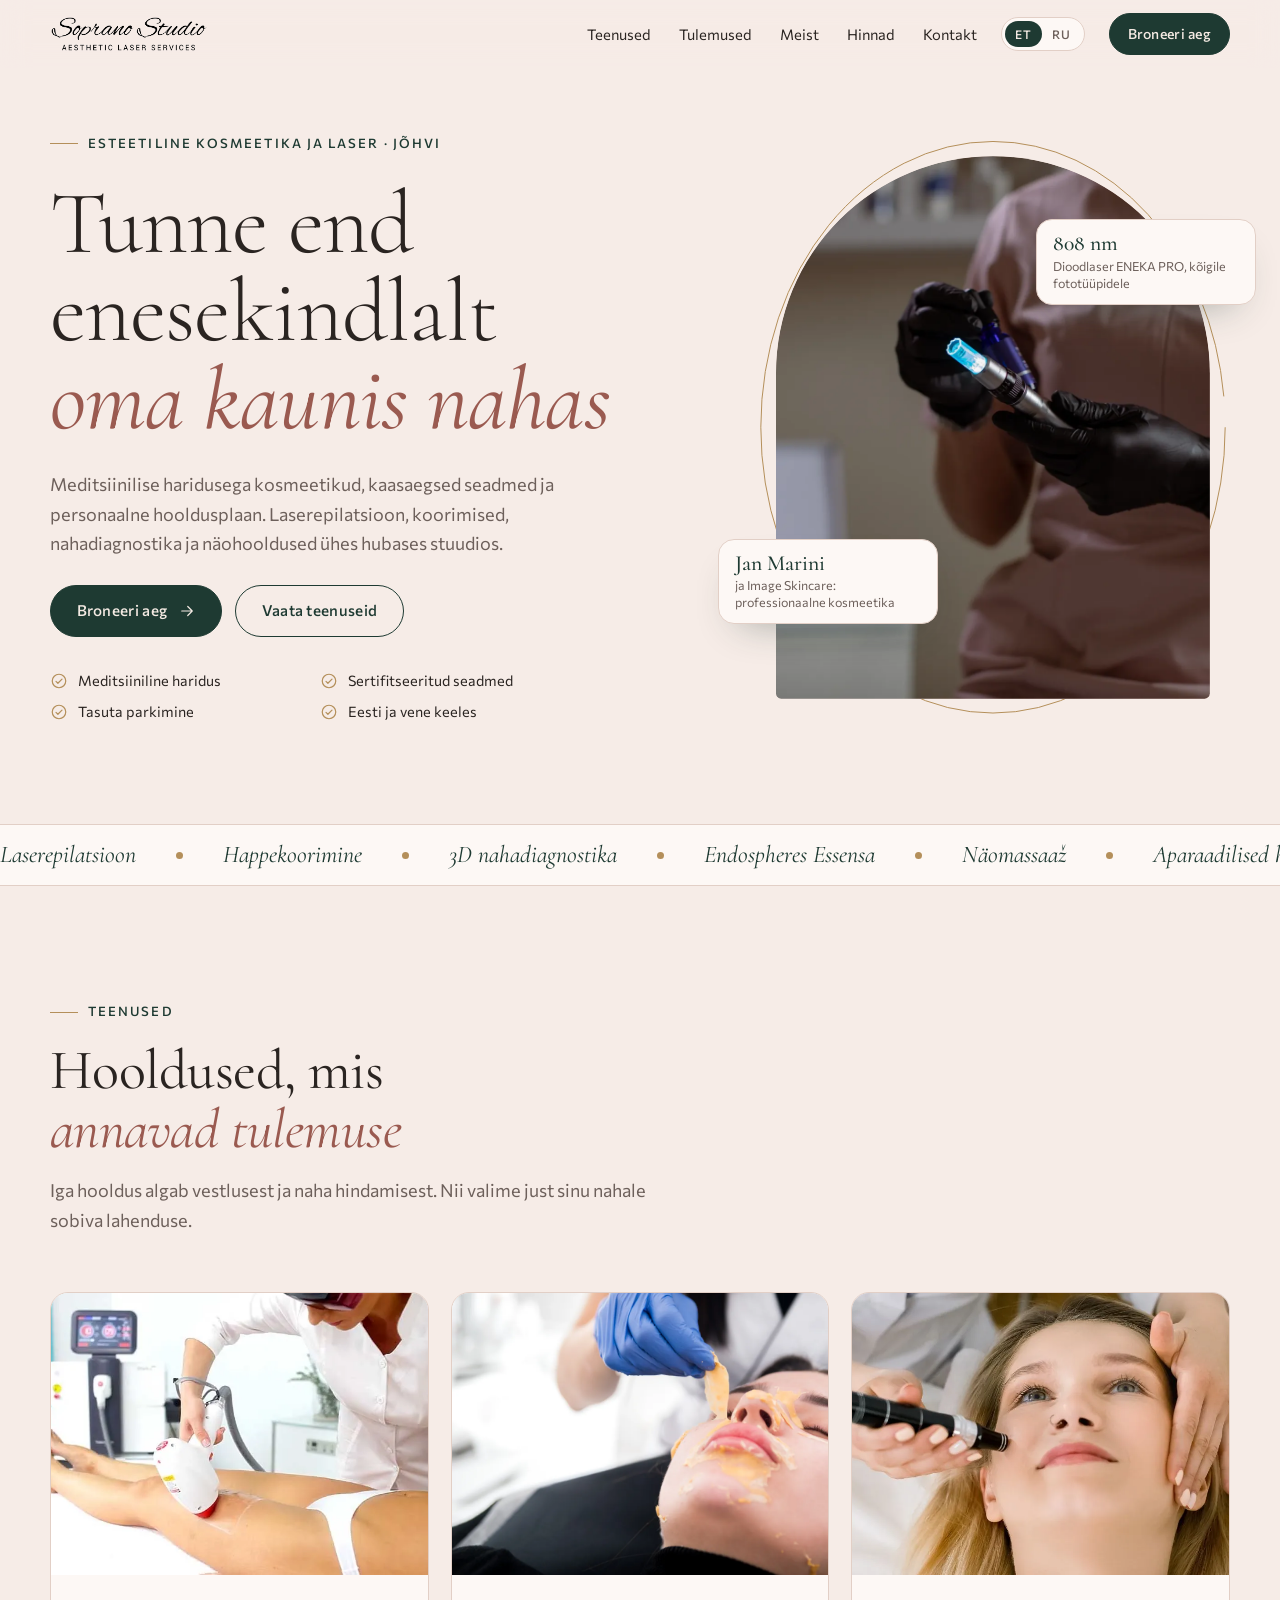
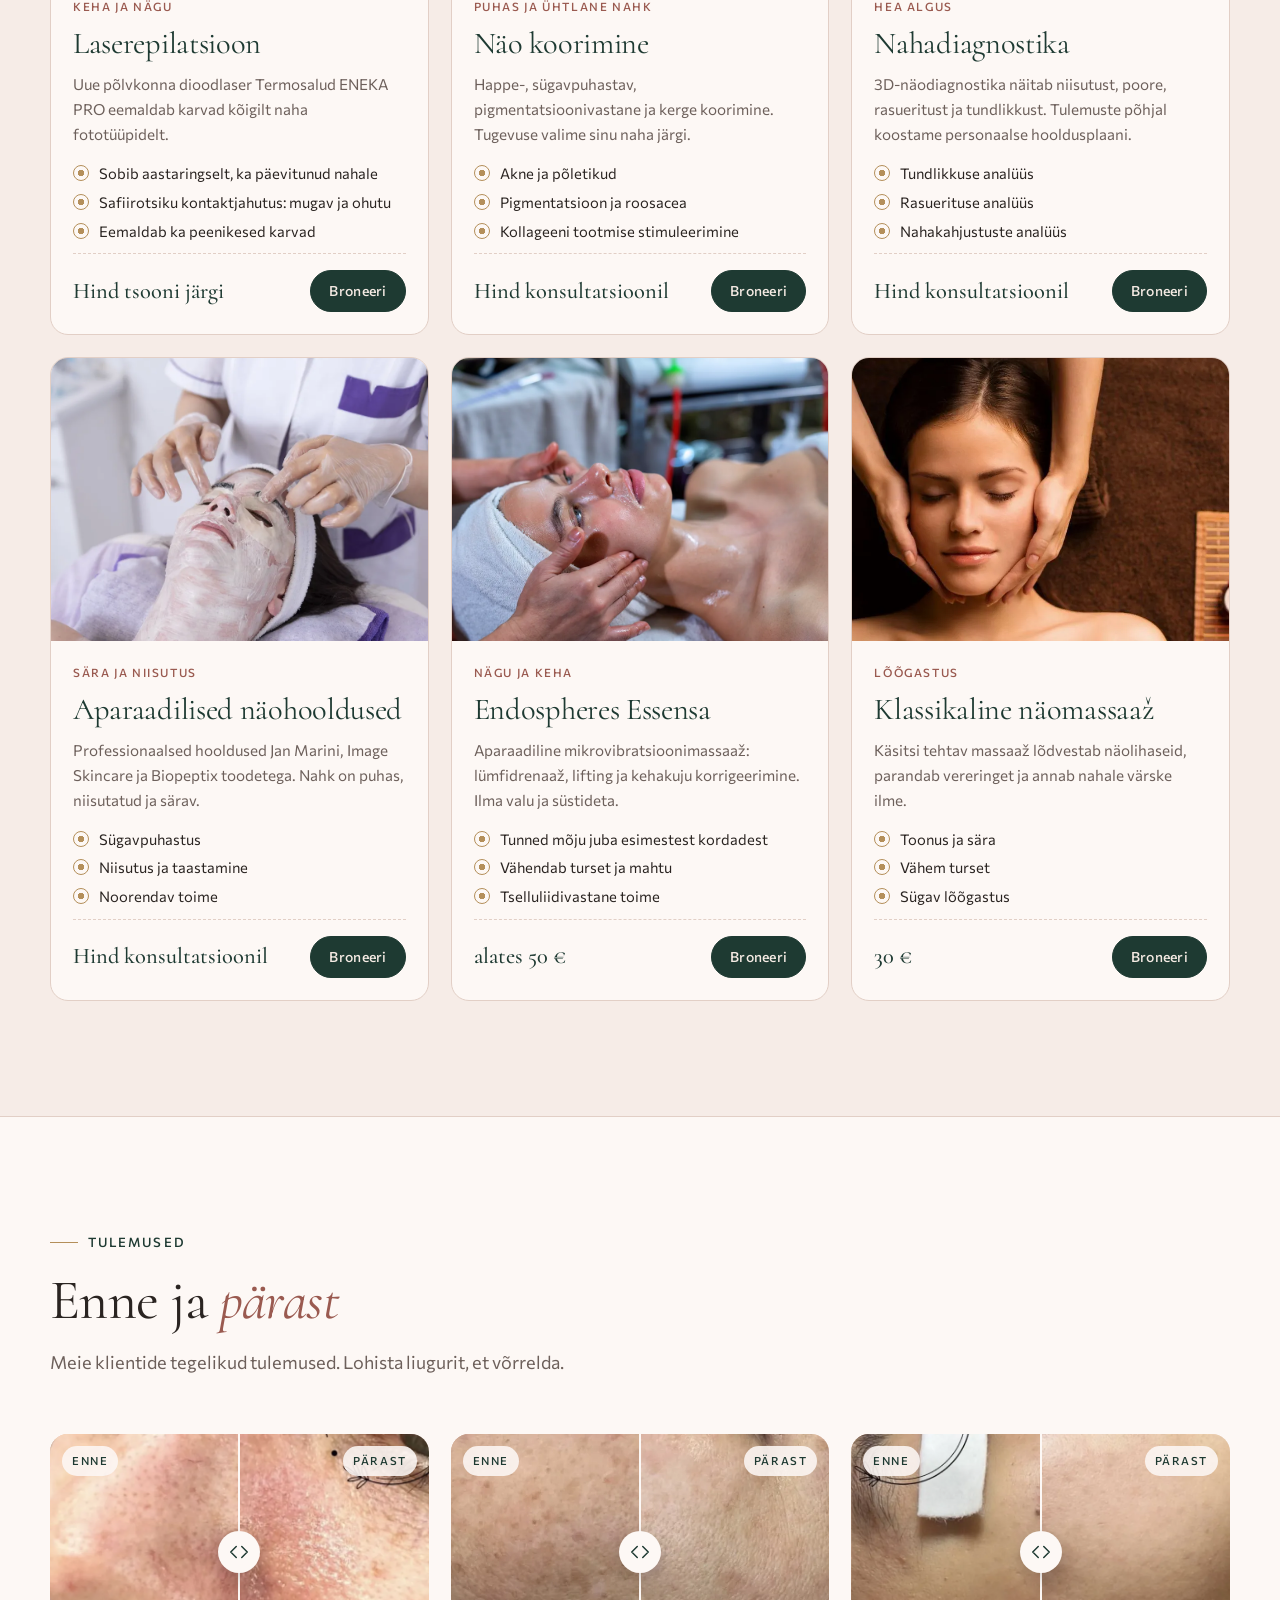
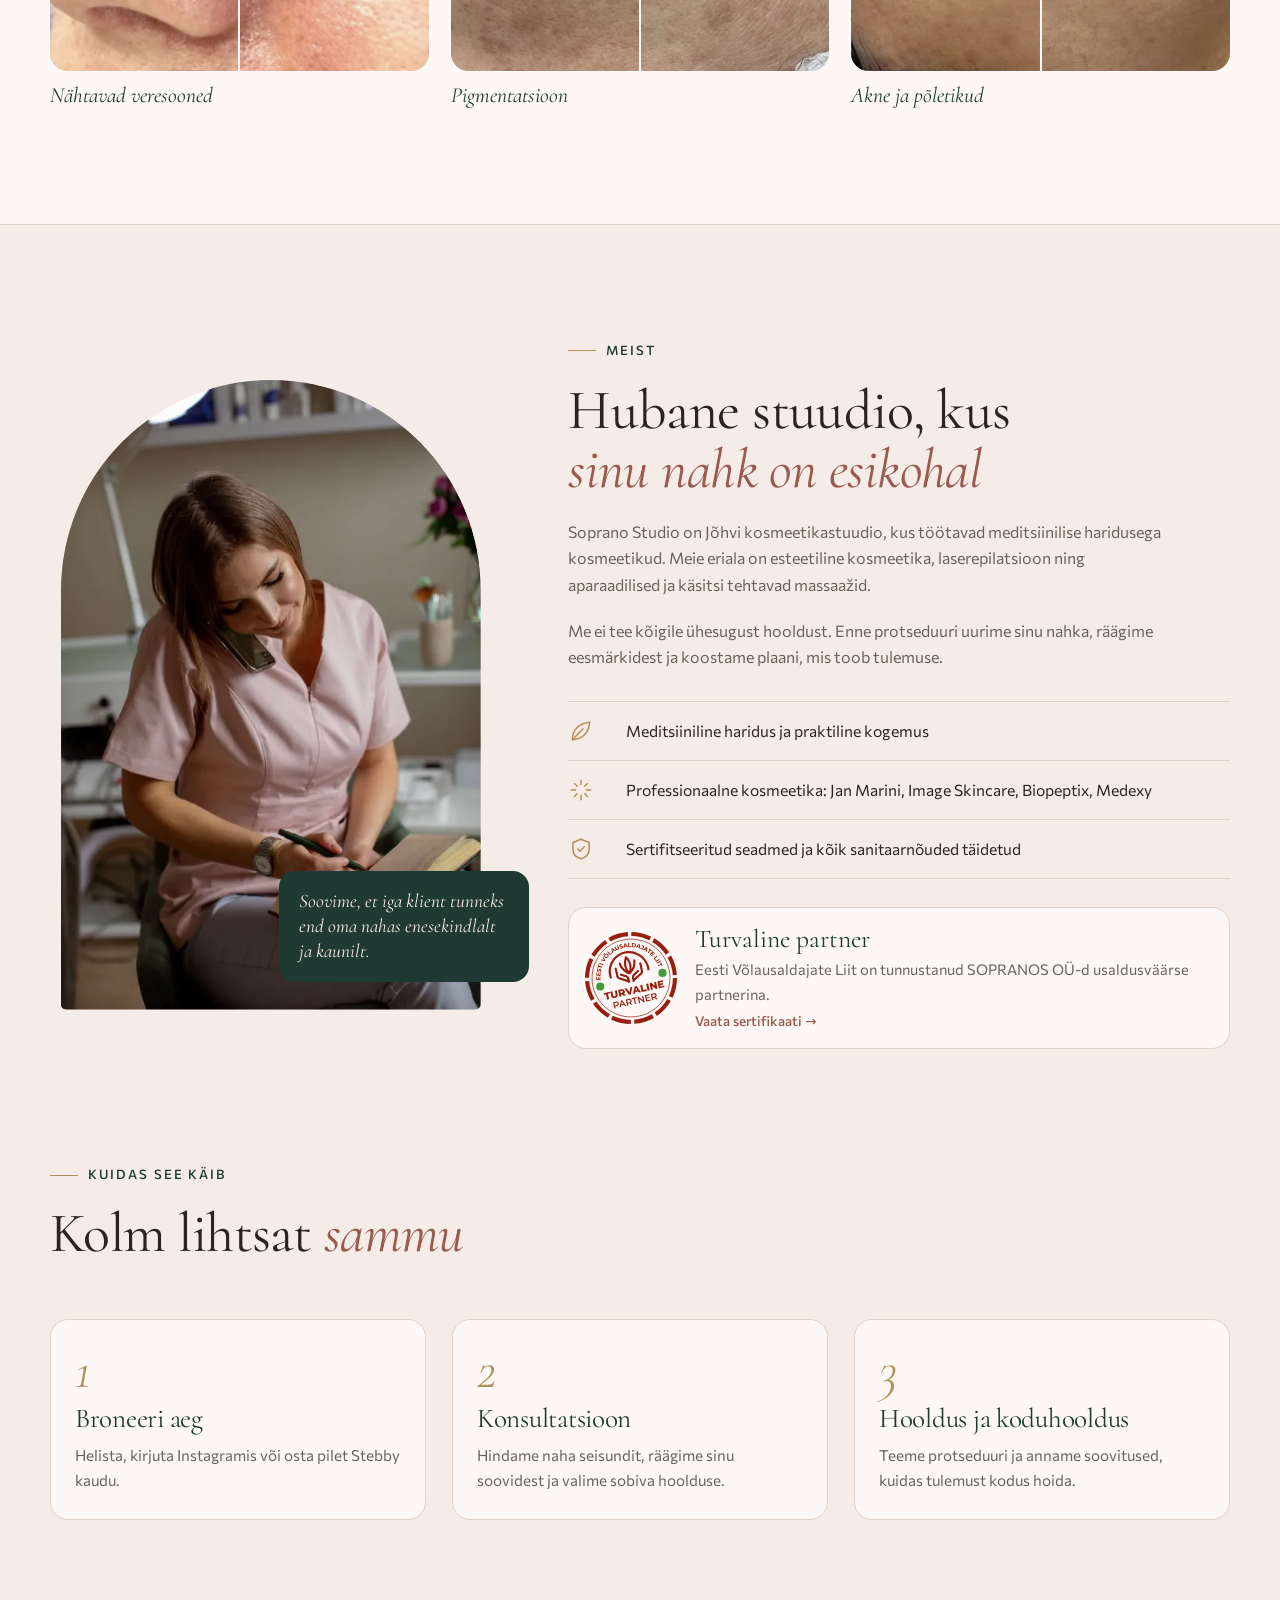
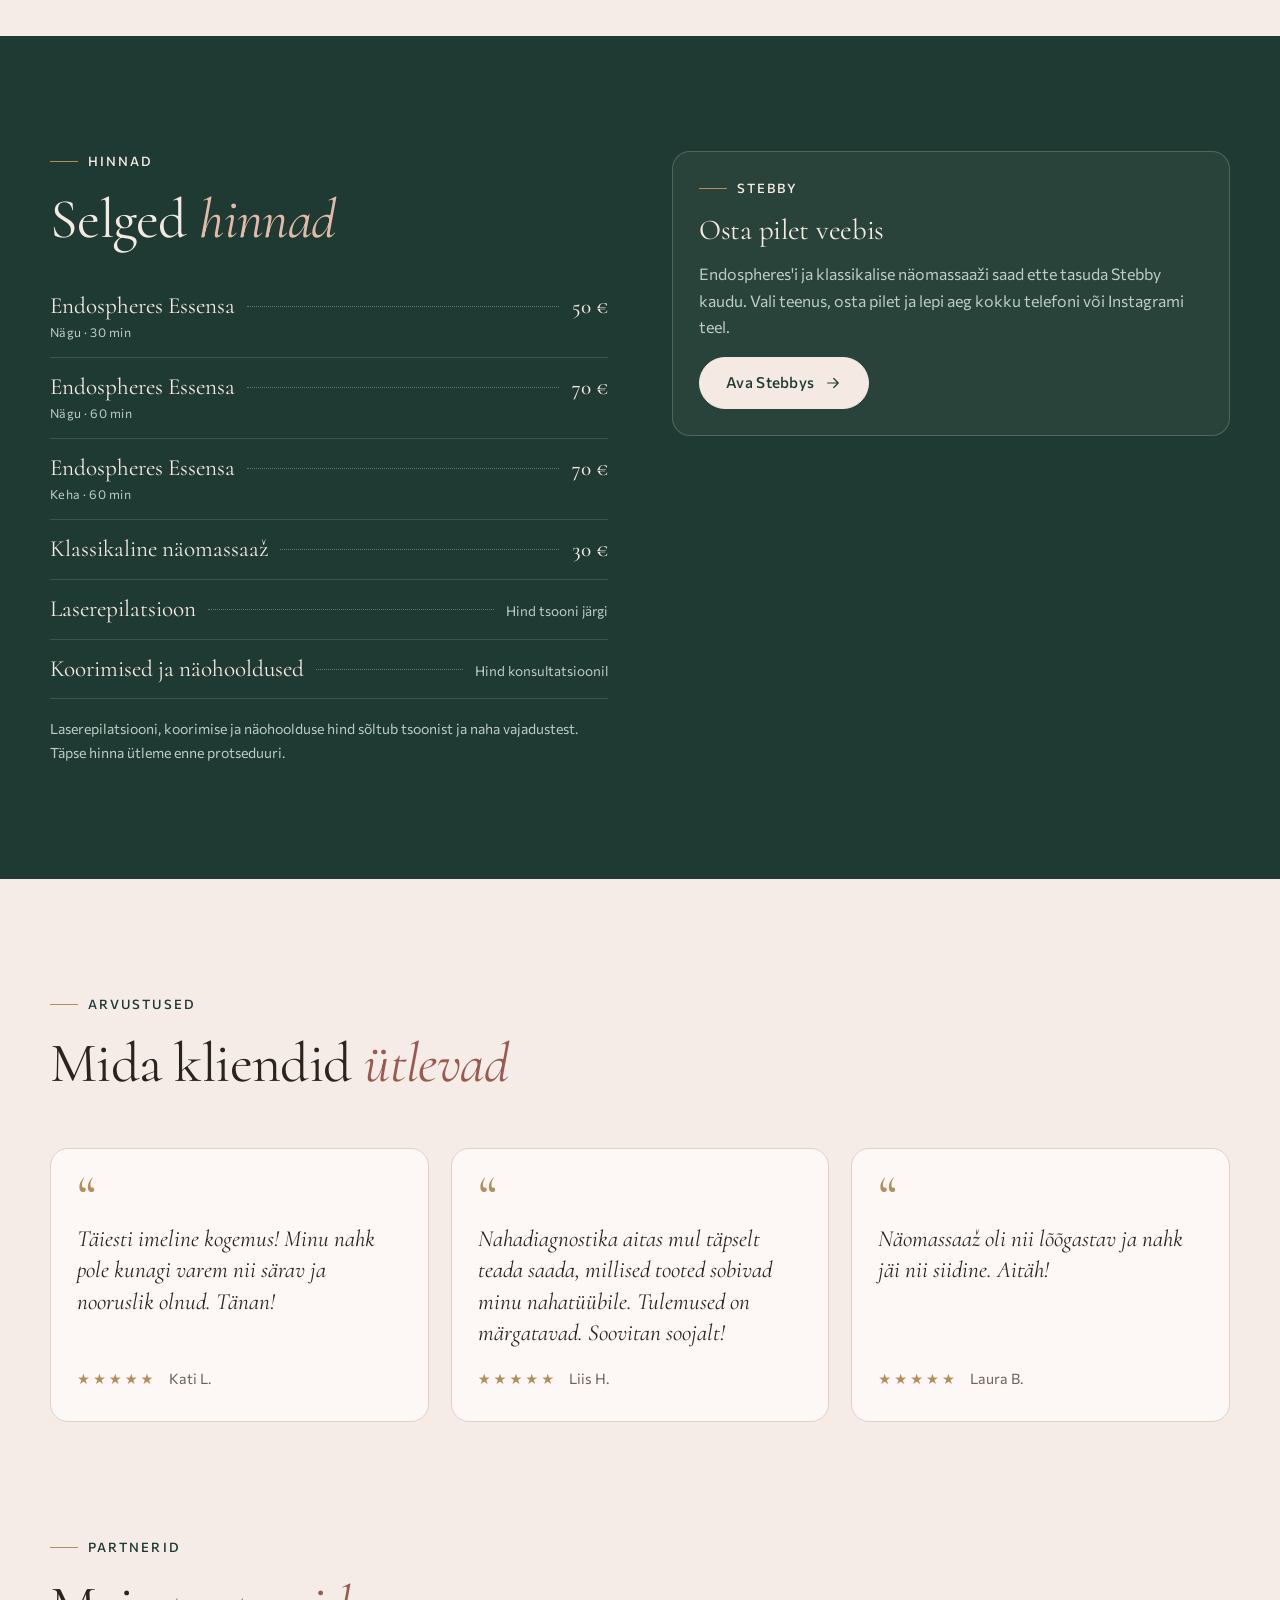
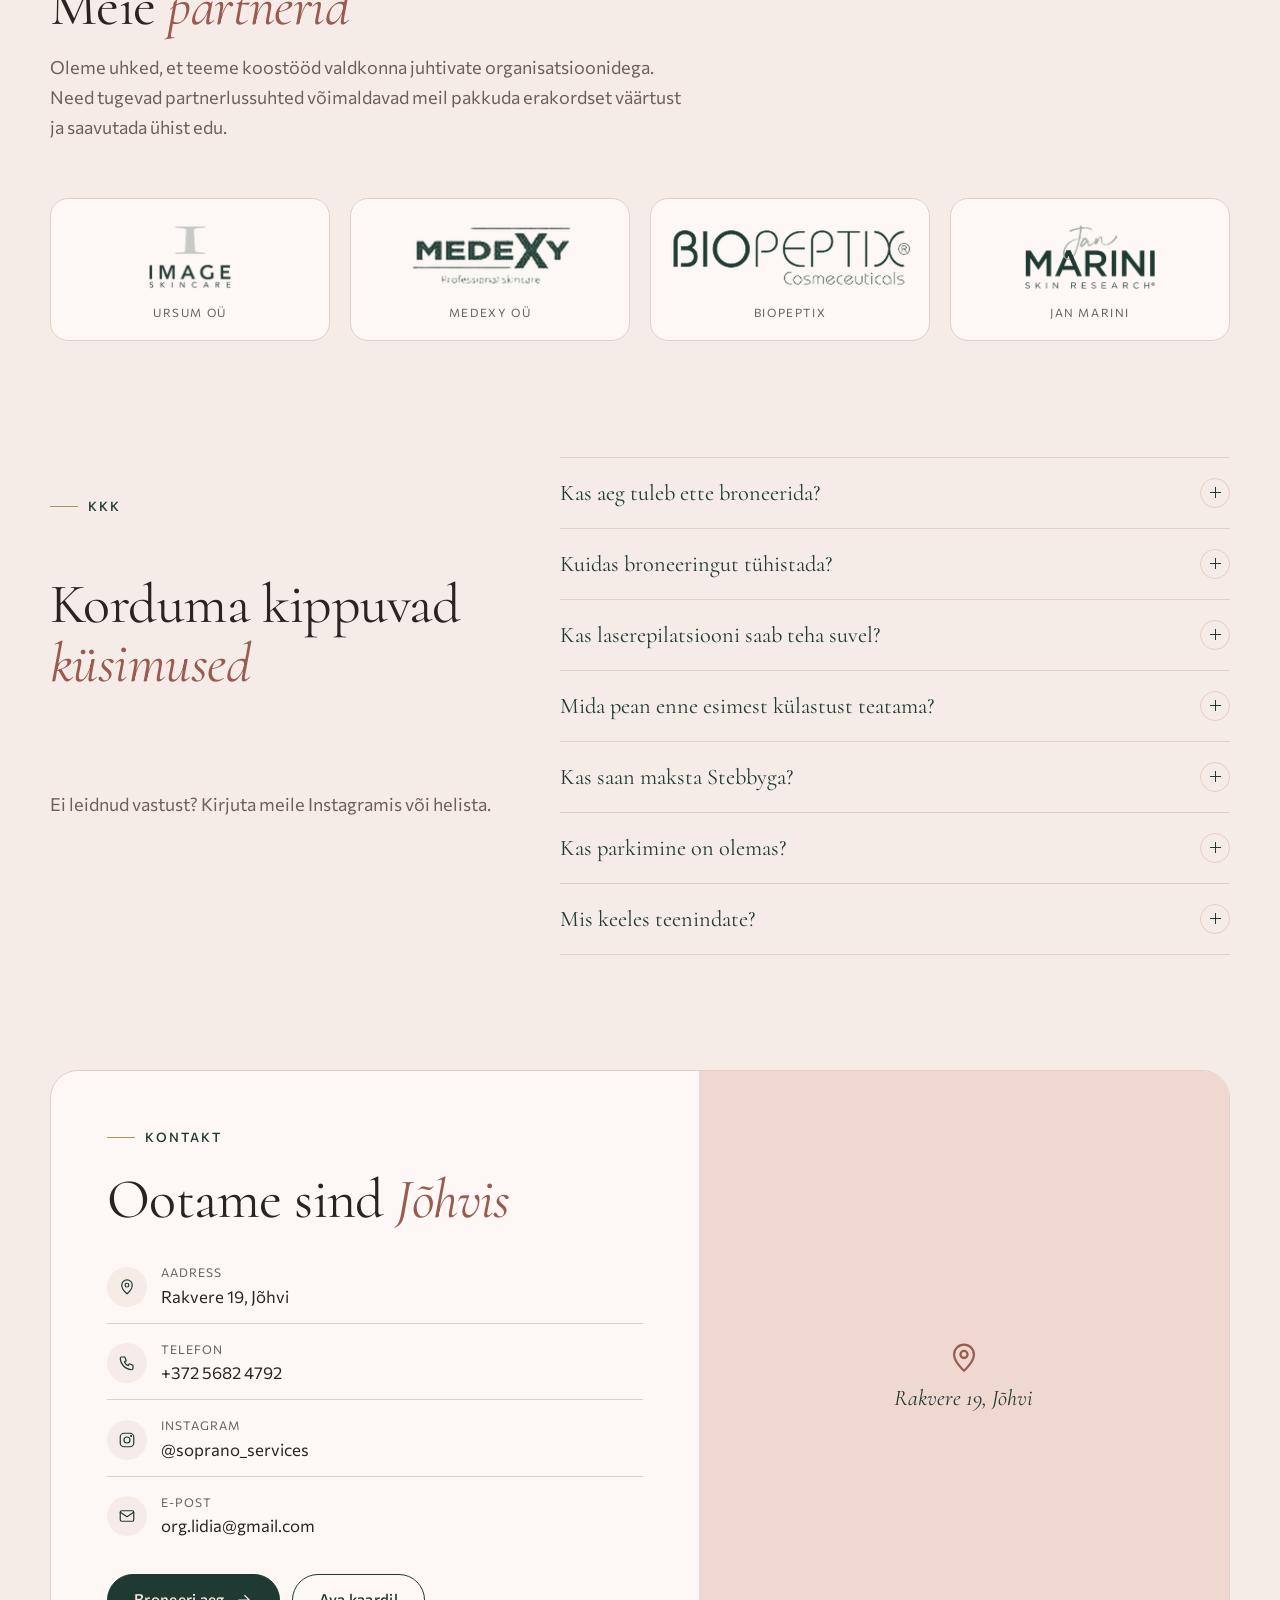
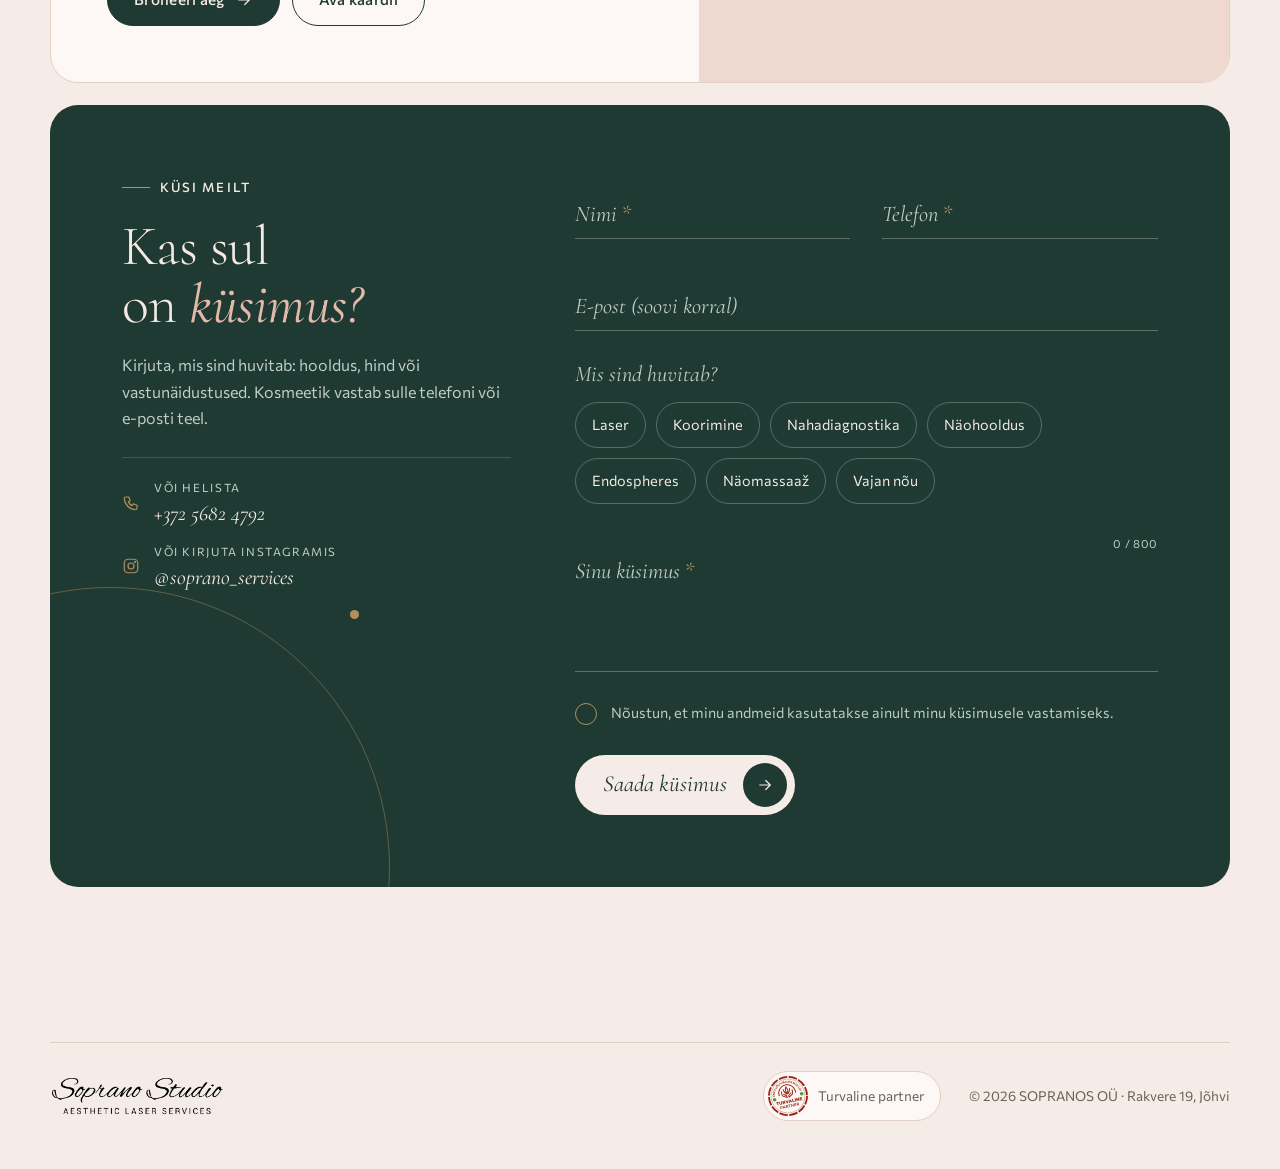
==== commit ae9909c8: "Show the EVUL "Turvaline partner" badge Add the badge with a link to the certificate in the About se" ====
--- a/index.html
+++ b/index.html
@@ -257,6 +257,17 @@
 .values li { display: grid; grid-template-columns: 44px 1fr; gap: 14px; align-items: center; padding: 16px 0; border-bottom: 1px solid var(--line); font-size: 0.98rem; }
 .values svg { width: 26px; height: 26px; color: var(--gold); }
 
+.award {
+  display: grid; grid-template-columns: auto minmax(0, 1fr); gap: 18px; align-items: center; margin-top: 8px;
+  padding: 16px 20px 16px 16px; border-radius: var(--radius); border: 1px solid var(--line); background: var(--paper);
+  text-decoration: none; color: var(--ink); transition: border-color .25s ease, transform .25s ease;
+}
+.award:hover { border-color: var(--gold); transform: translateY(-2px); }
+.award img { width: 92px; height: 92px; }
+.award strong { display: block; font: 400 1.6rem/1.15 var(--font-display); color: var(--forest); }
+.award .txt { display: grid; gap: 4px; font-size: 0.92rem; color: var(--muted); }
+.award em { font-style: normal; font-size: 0.85rem; color: var(--rose); font-weight: 500; }
+
 /* Steps */
 .steps { list-style: none; padding: 0; margin: 0; display: grid; gap: 18px; counter-reset: step; }
 @media (min-width: 820px) { .steps { grid-template-columns: repeat(3, minmax(0, 1fr)); gap: 26px; } }
@@ -428,8 +439,8 @@
 .footer .logo { height: 40px; }
 .footer a { text-decoration: none; }
 .footer a:hover { color: var(--rose); }
-.badge { display: inline-flex; align-items: center; gap: 8px; padding: 6px 12px; border: 1px solid var(--line); border-radius: 999px; background: var(--paper); }
-.badge svg { width: 14px; height: 14px; color: var(--gold); }
+.badge { display: inline-flex; align-items: center; gap: 10px; padding: 4px 16px 4px 4px; border: 1px solid var(--line); border-radius: 999px; background: var(--paper); }
+.badge img { width: 40px; height: 40px; }
 
 /* Mobile booking bar */
 .mbar {
@@ -728,6 +739,10 @@
           <li><svg><use href="#i-spark"/></svg><span data-i18n="about.v2">Professionaalne kosmeetika: Jan Marini, Image Skincare, Biopeptix, Medexy</span></li>
           <li><svg><use href="#i-shield"/></svg><span data-i18n="about.v3">Sertifitseeritud seadmed ja kõik sanitaarnõuded täidetud</span></li>
         </ul>
+        <a class="award" href="https://evul.ee/liikmed/16030010-SOPRANOS-OU/sertifikaat" target="_blank" rel="noopener">
+          <img src="img/evul-turvaline-partner.svg" width="92" height="92" alt="Turvaline partner, Eesti Võlausaldajate Liit" loading="lazy">
+          <span class="txt"><strong data-i18n="award.t">Turvaline partner</strong><span data-i18n="award.p">Eesti Võlausaldajate Liit on tunnustanud SOPRANOS OÜ-d usaldusväärse partnerina.</span><em data-i18n="award.cta">Vaata sertifikaati →</em></span>
+        </a>
       </div>
     </div>
   </section>
@@ -907,7 +922,7 @@
 <footer class="footer">
   <div class="wrap footer-row">
     <a class="brand" href="#top" aria-label="Soprano Studio"><img class="logo" src="img/logo-text.png" alt="Soprano Studio · Aesthetic Laser Services" width="583" height="133" loading="lazy"></a>
-    <a class="badge" href="https://evul.ee/liikmed/16030010-SOPRANOS-OU/sertifikaat" target="_blank" rel="noopener"><svg><use href="#i-shield"/></svg><span data-i18n="footer.trusted">Usaldusväärne ettevõte</span></a>
+    <a class="badge" href="https://evul.ee/liikmed/16030010-SOPRANOS-OU/sertifikaat" target="_blank" rel="noopener"><img src="img/evul-turvaline-partner.svg" width="40" height="40" alt="" loading="lazy"><span data-i18n="award.t">Turvaline partner</span></a>
     <span>© 2026 SOPRANOS OÜ · Rakvere 19, Jõhvi</span>
   </div>
 </footer>
@@ -1010,7 +1025,7 @@
     "q6": "Есть ли парковка?", "a6": "Да, рядом со входом бесплатная парковка. Точную инструкцию отправим при подтверждении записи.",
     "q7": "На каком языке обслуживание?", "a7": "На русском и эстонском.",
     "contact.title": "Ждём вас <em>в Йыхви</em>", "contact.addr": "Адрес", "contact.phone": "Телефон", "contact.email": "E-mail", "contact.map": "Открыть на карте", "contact.byappt": "Только по предварительной записи",
-    "footer.trusted": "Надёжное предприятие",
+    "award.t": "Надёжный партнёр", "award.p": "Союз кредиторов Эстонии (EVUL) признал SOPRANOS OÜ надёжным партнёром.", "award.cta": "Смотреть сертификат →",
     "book.lead": "Выберите удобный способ. Мы работаем по предварительной записи.", "book.call": "Позвонить", "book.copy": "Копировать", "book.copied": "Скопировано",
     "book.insta": "Написать в Instagram", "book.stebby": "Купить билет через Stebby", "book.stebby.d": "Endospheres и массаж лица", "book.note": "Отмена минимум за 24 часа.",
     "book.service": "Услуга: ",
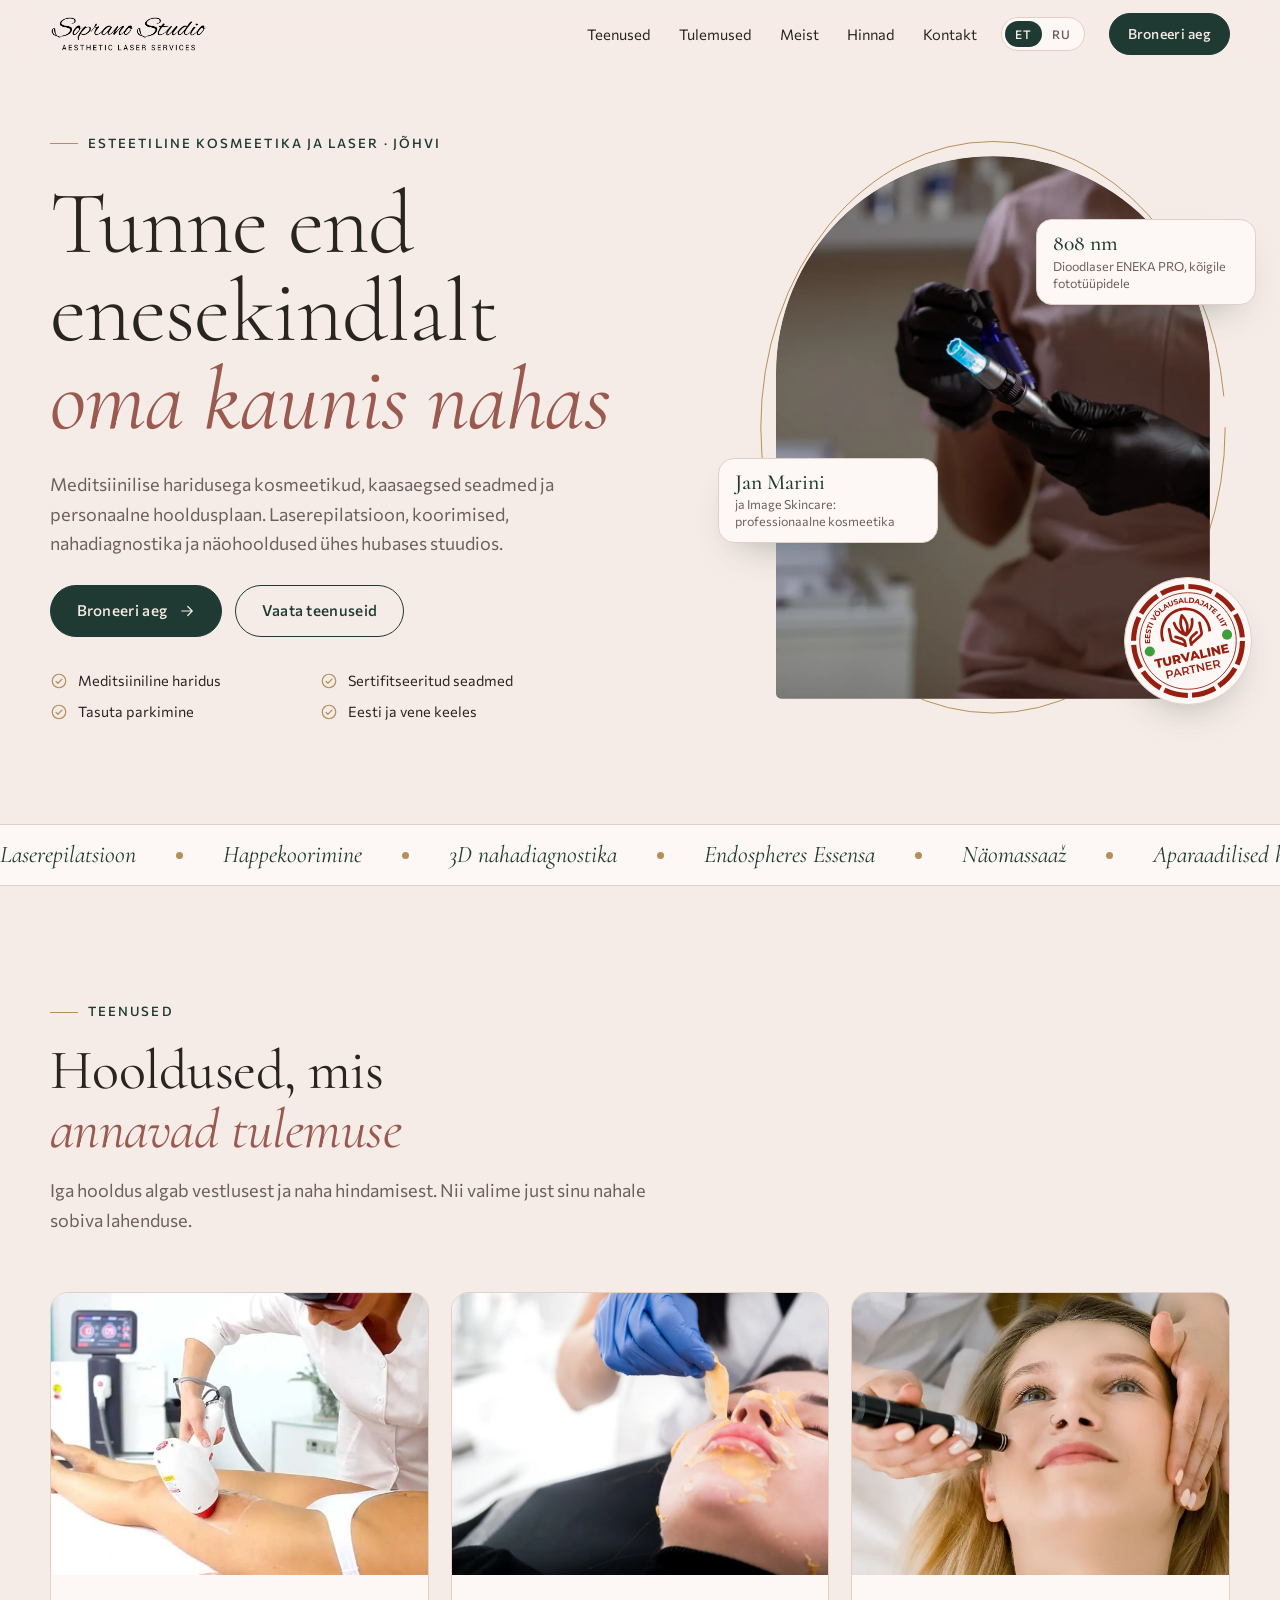
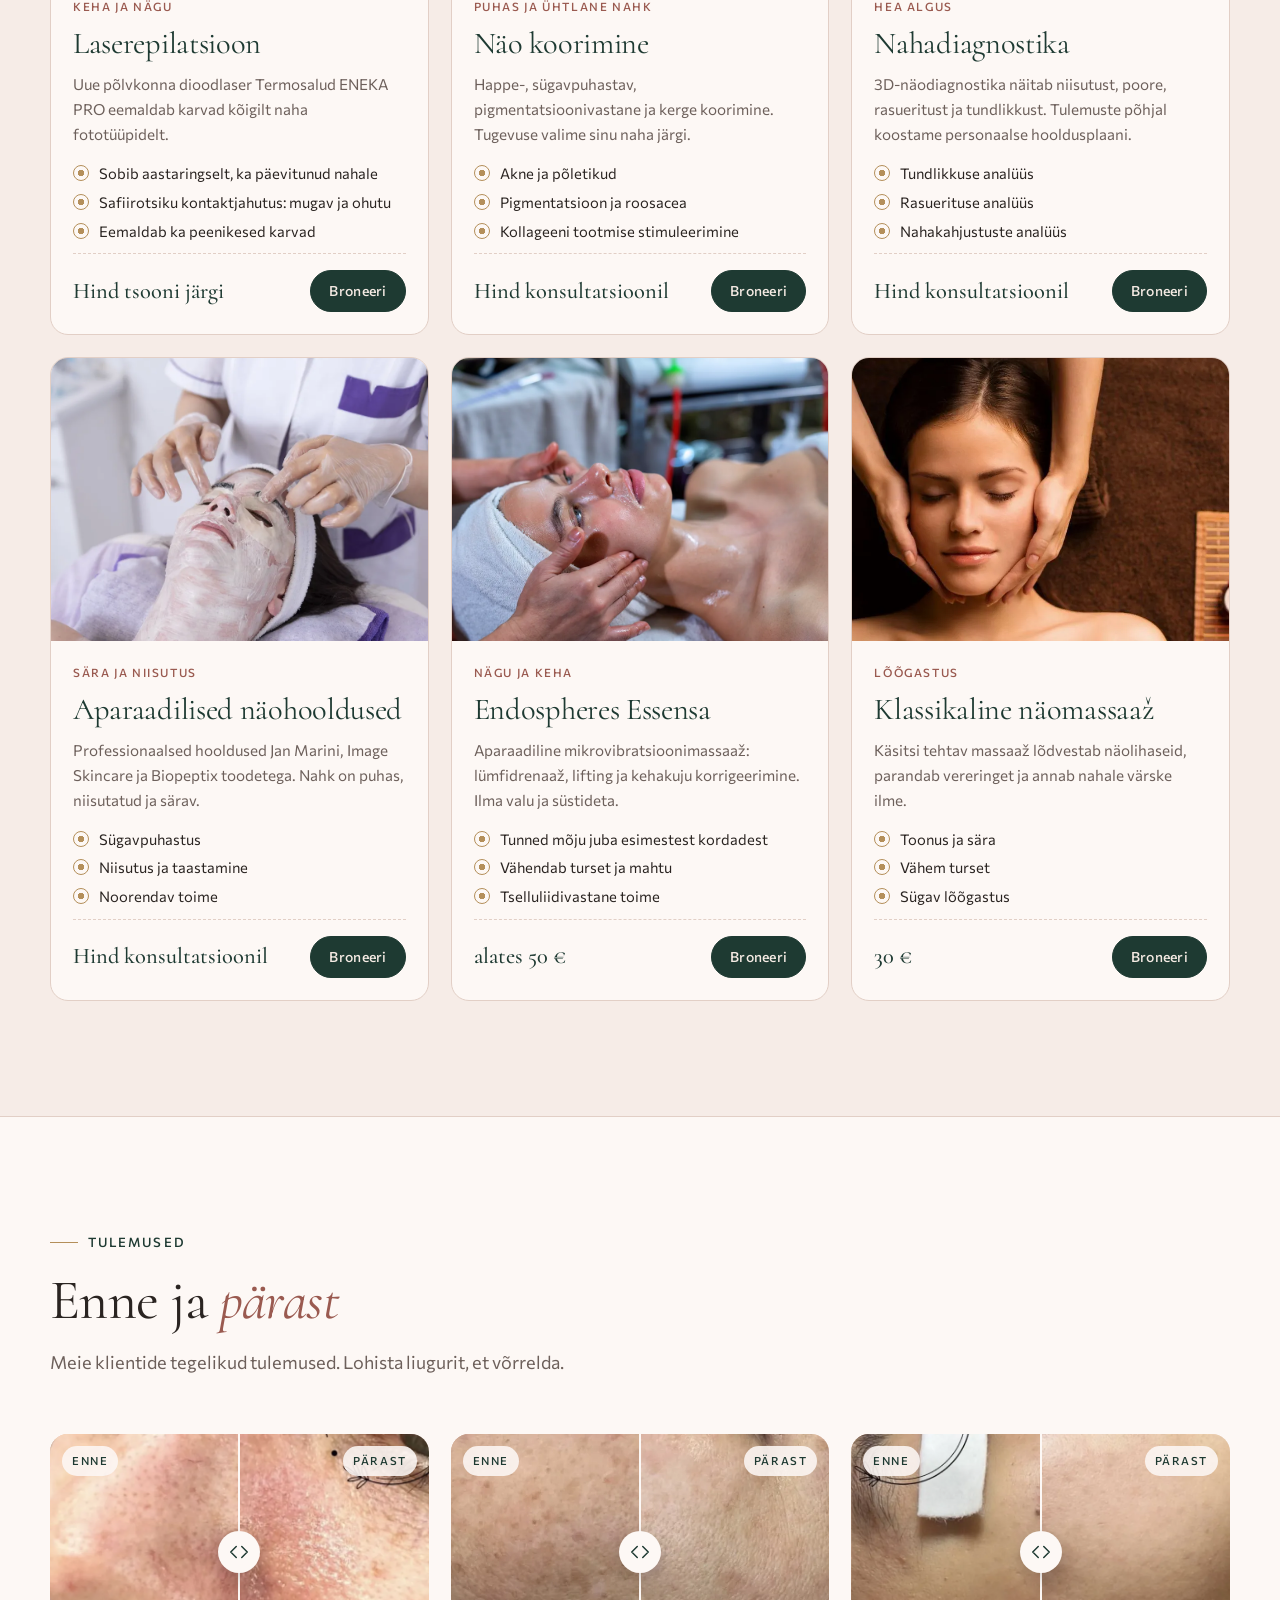
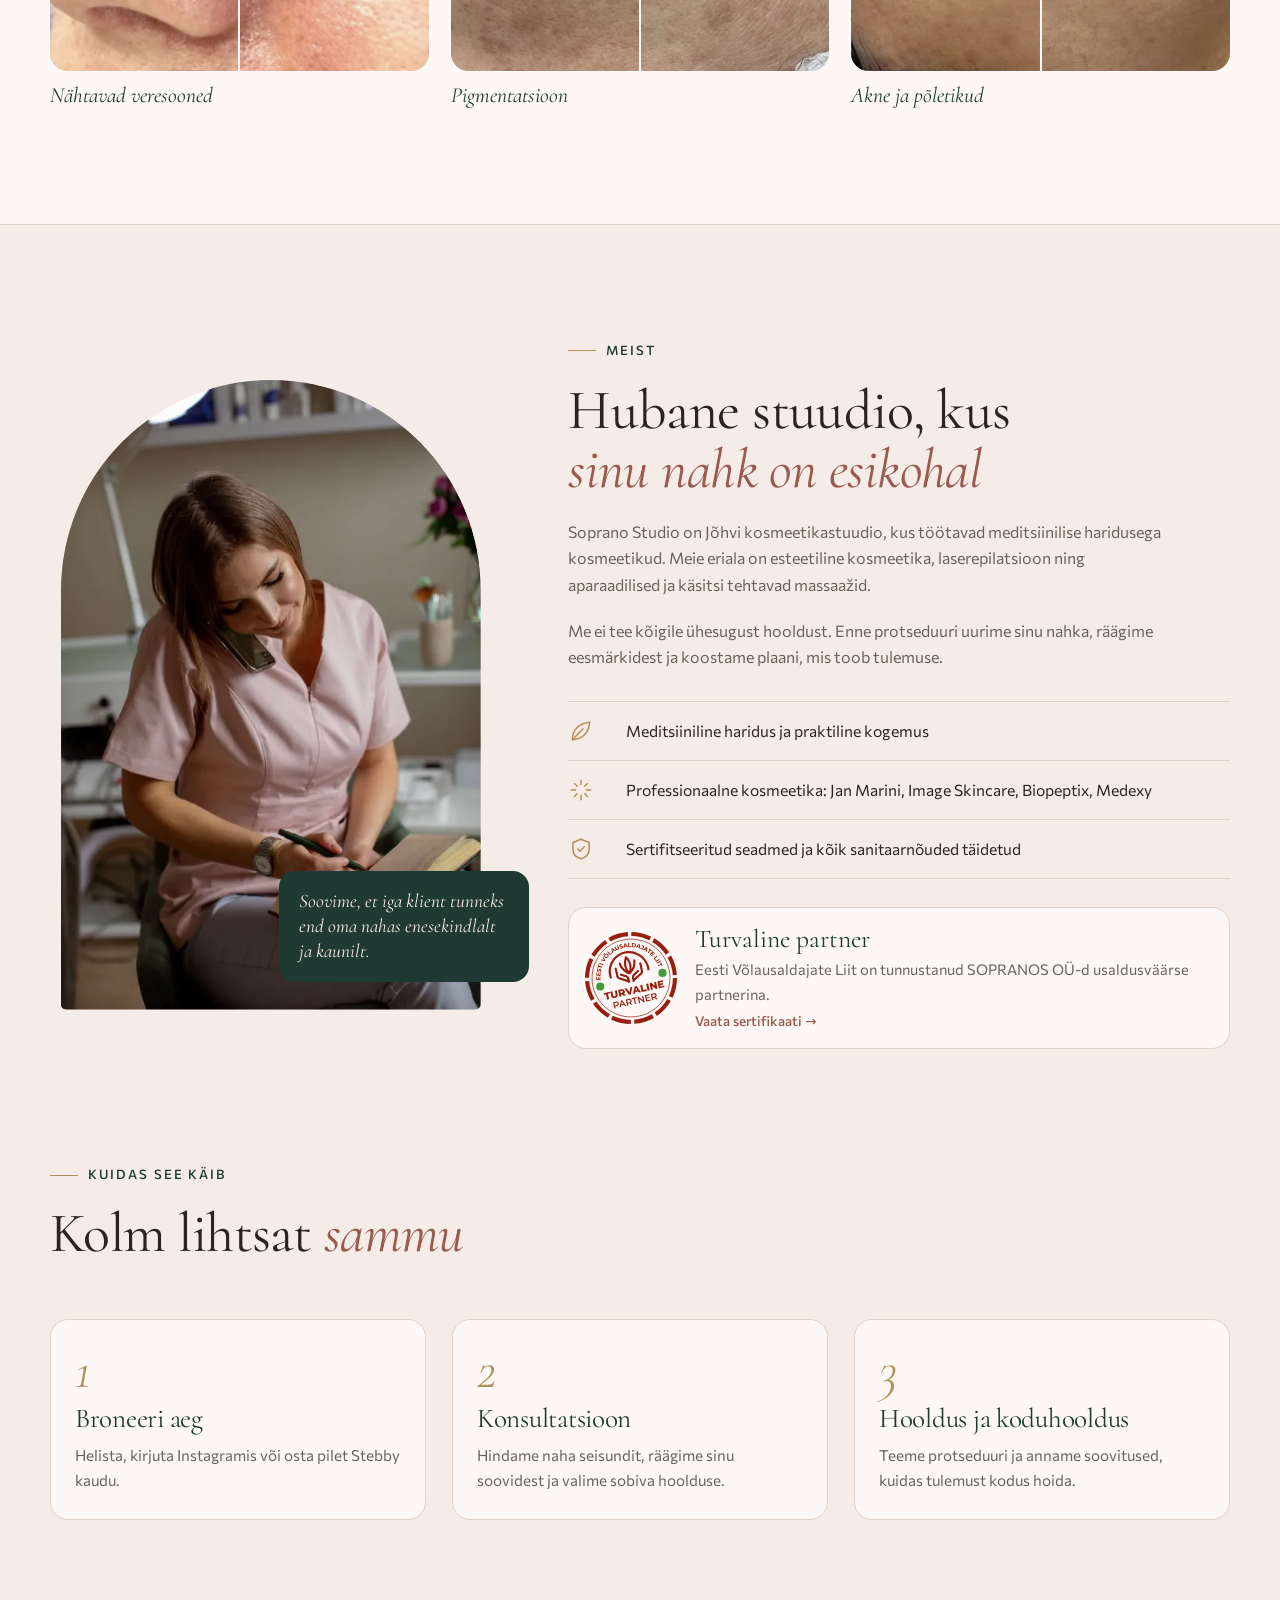
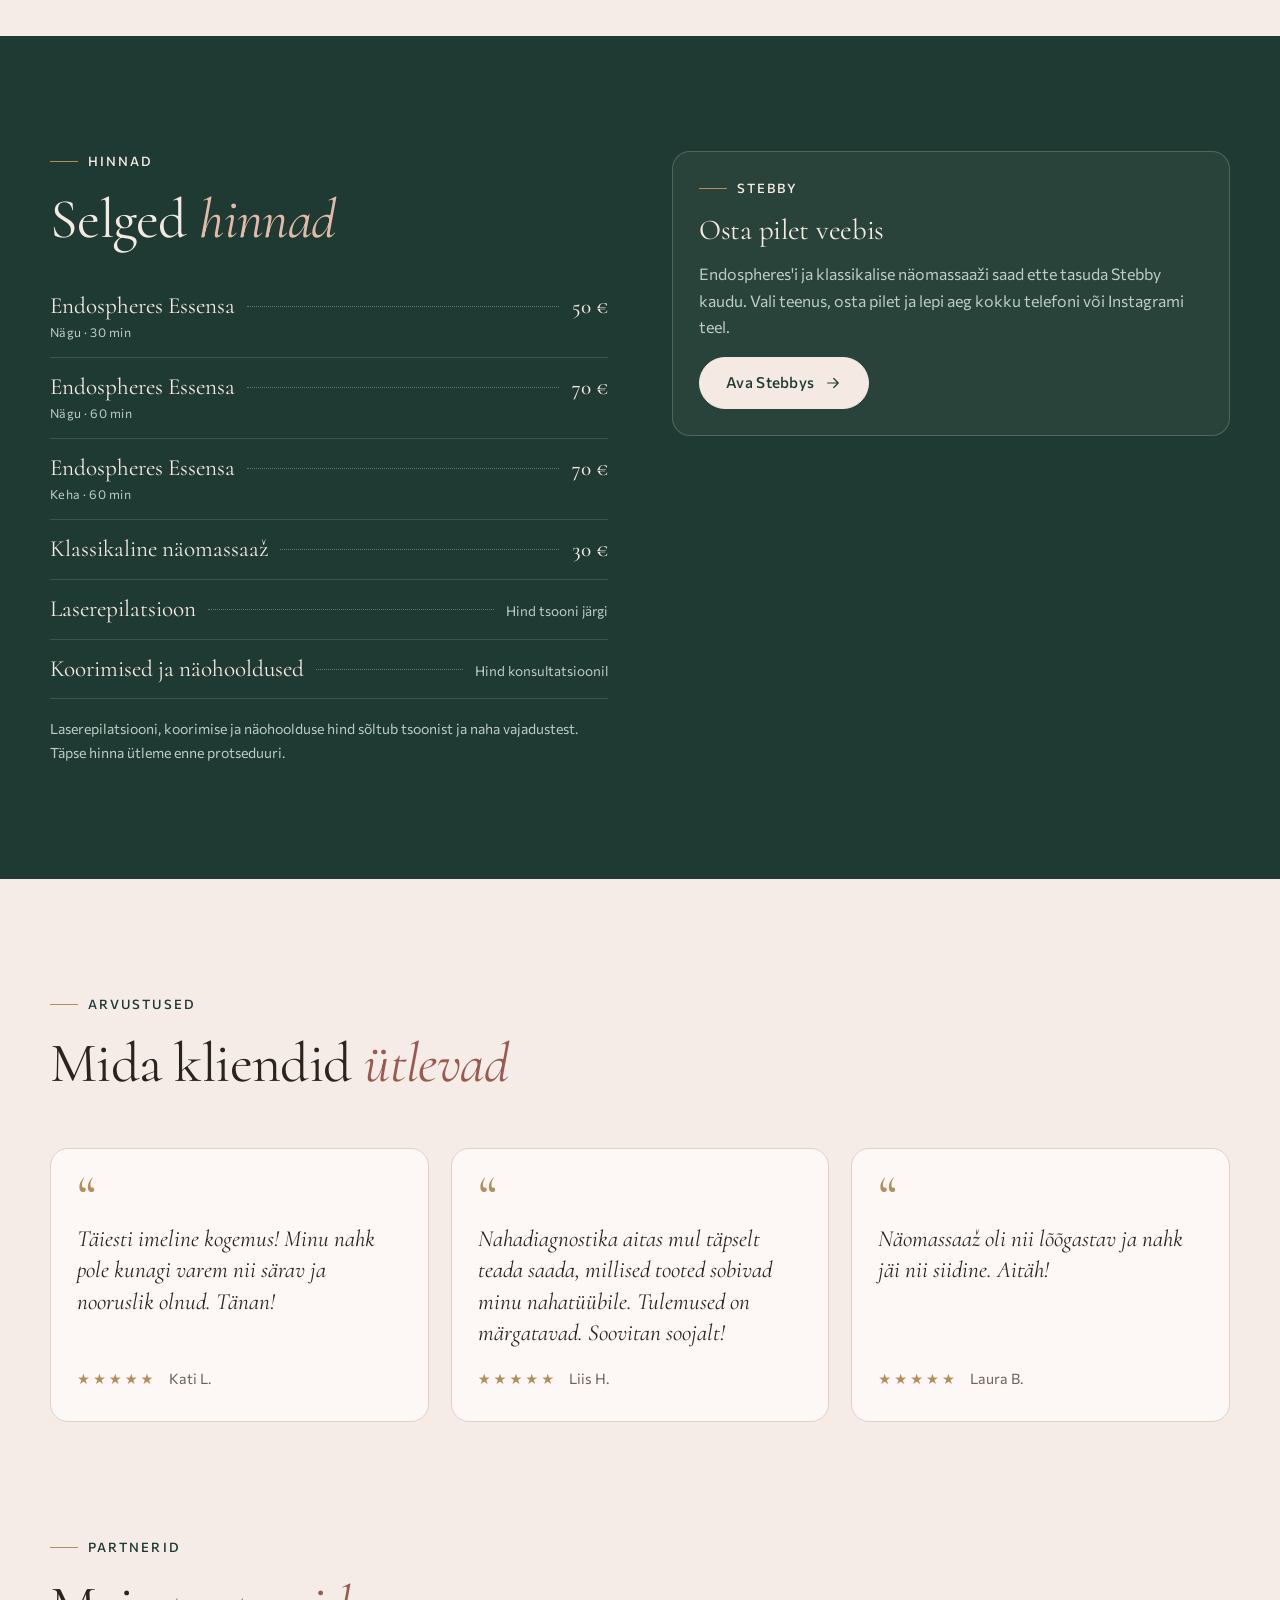
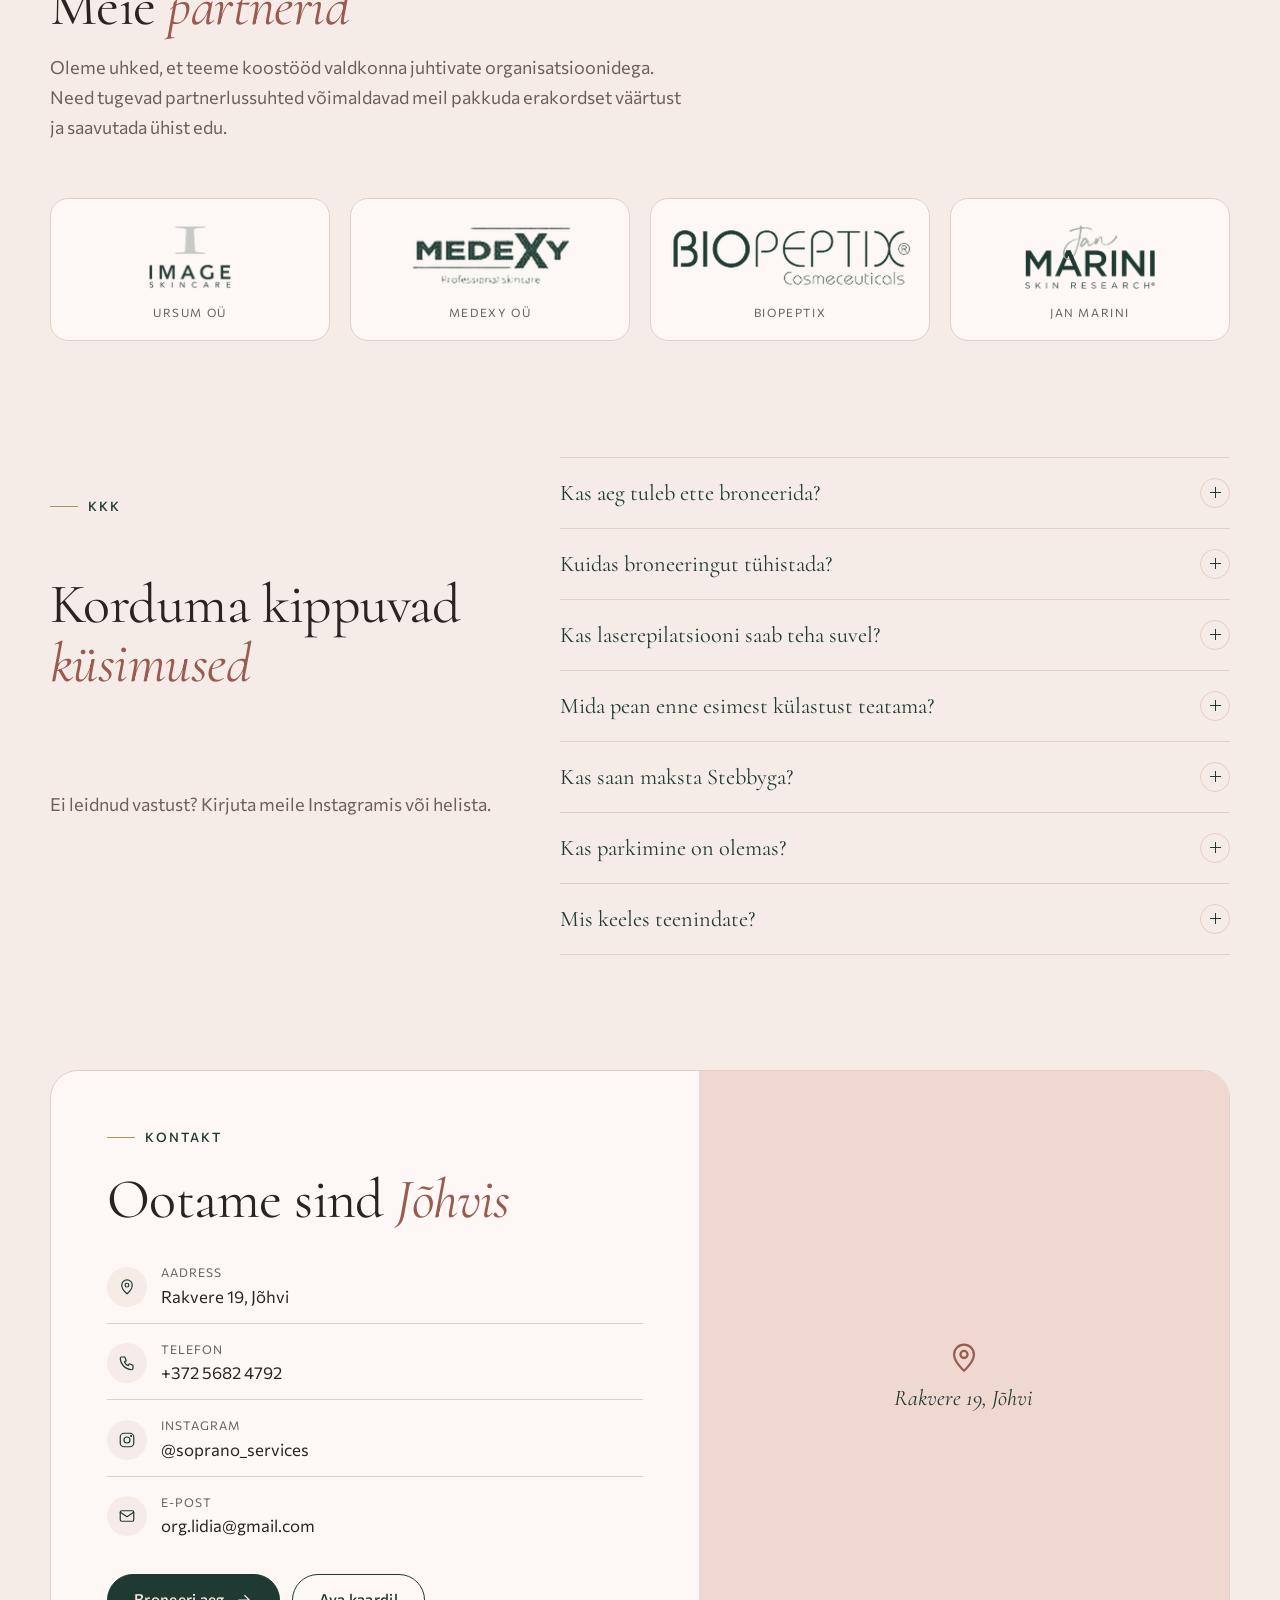
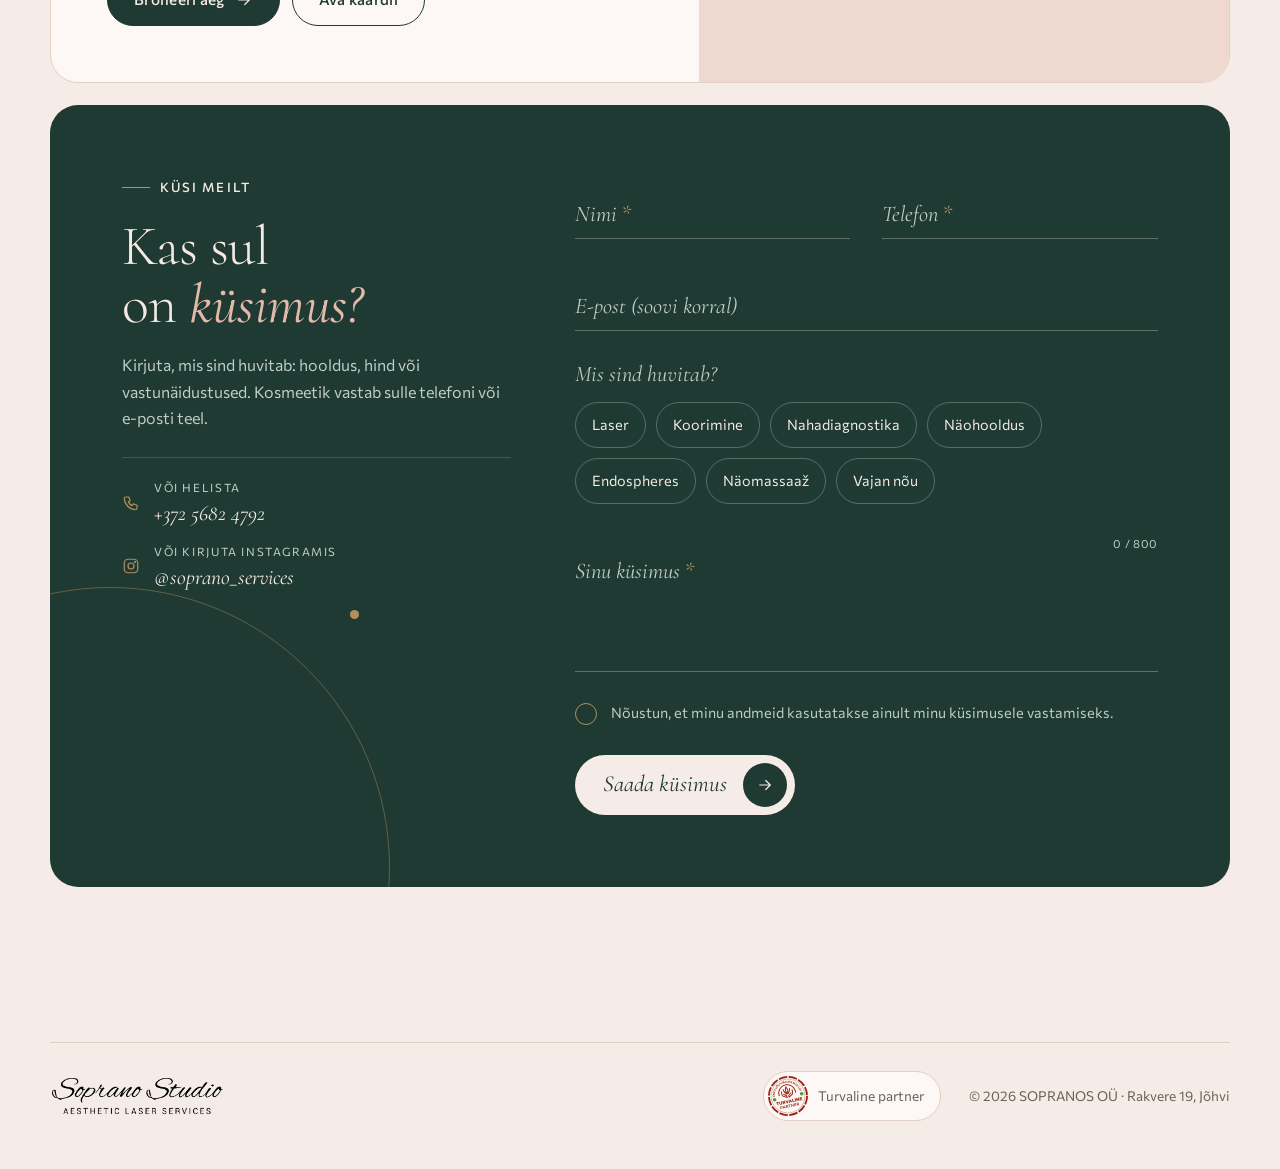
==== commit 2e433778: "Put the EVUL seal on the hero photo and raise the left chip Co-Authored-By: Claude Opus 5.5 <noreply" ====
--- a/index.html
+++ b/index.html
@@ -165,7 +165,15 @@
 }
 .float-chip strong { font: 500 1.35rem/1.1 var(--font-display); color: var(--forest); }
 .float-chip span { font-size: 0.78rem; color: var(--muted); line-height: 1.35; }
-.chip-a { left: -4px; bottom: 16%; }
+.chip-a { left: -4px; bottom: 30%; }
+.hero-seal {
+  position: absolute; right: -2px; bottom: 2%; width: 104px; height: 104px; border-radius: 50%; padding: 6px;
+  background: var(--paper); border: 1px solid var(--line); box-shadow: 0 18px 40px -22px rgba(30, 58, 50, .45);
+  transition: transform .3s ease;
+}
+.hero-seal img { width: 100%; height: 100%; }
+.hero-seal:hover { transform: rotate(-6deg) scale(1.04); }
+@media (min-width: 900px) { .hero-seal { width: 128px; height: 128px; right: -24px; } }
 .chip-b { right: -4px; top: 14%; }
 @media (min-width: 900px) {
   .hero-grid { grid-template-columns: 1.15fr 0.85fr; }
@@ -181,6 +189,7 @@
   .arch { animation: unveil 1.2s cubic-bezier(.2,.7,.2,1) both; }
   .ring circle { stroke-dasharray: 1600; animation: draw 2.4s ease both .2s; }
   .float-chip { animation: rise 1s cubic-bezier(.2,.7,.2,1) both .5s; }
+  .hero-seal { animation: rise 1s cubic-bezier(.2,.7,.2,1) backwards .7s; }
 }
 @keyframes rise { from { opacity: 0; transform: translateY(14px); } to { opacity: 1; transform: none; } }
 @keyframes unveil { from { clip-path: inset(100% 0 0 0 round 999px 999px 24px 24px); } to { clip-path: inset(0 0 0 0 round 999px 999px 24px 24px); } }
@@ -556,6 +565,7 @@
         <div class="arch"><img src="img/hero.webp" alt="Kosmeetik Soprano Studios hoolduseks valmistumas" width="1000" height="1191" fetchpriority="high"></div>
         <div class="float-chip chip-b"><strong>808 nm</strong><span data-i18n="chip.laser">Dioodlaser ENEKA PRO, kõigile fototüüpidele</span></div>
         <div class="float-chip chip-a"><strong>Jan Marini</strong><span data-i18n="chip.brands">ja Image Skincare: professionaalne kosmeetika</span></div>
+        <a class="hero-seal" href="https://evul.ee/liikmed/16030010-SOPRANOS-OU/sertifikaat" target="_blank" rel="noopener" title="Turvaline partner: vaata EVUL sertifikaati"><img src="img/evul-turvaline-partner.svg" width="128" height="128" alt="Turvaline partner, Eesti Võlausaldajate Liit"></a>
       </div>
     </div>
   </section>
